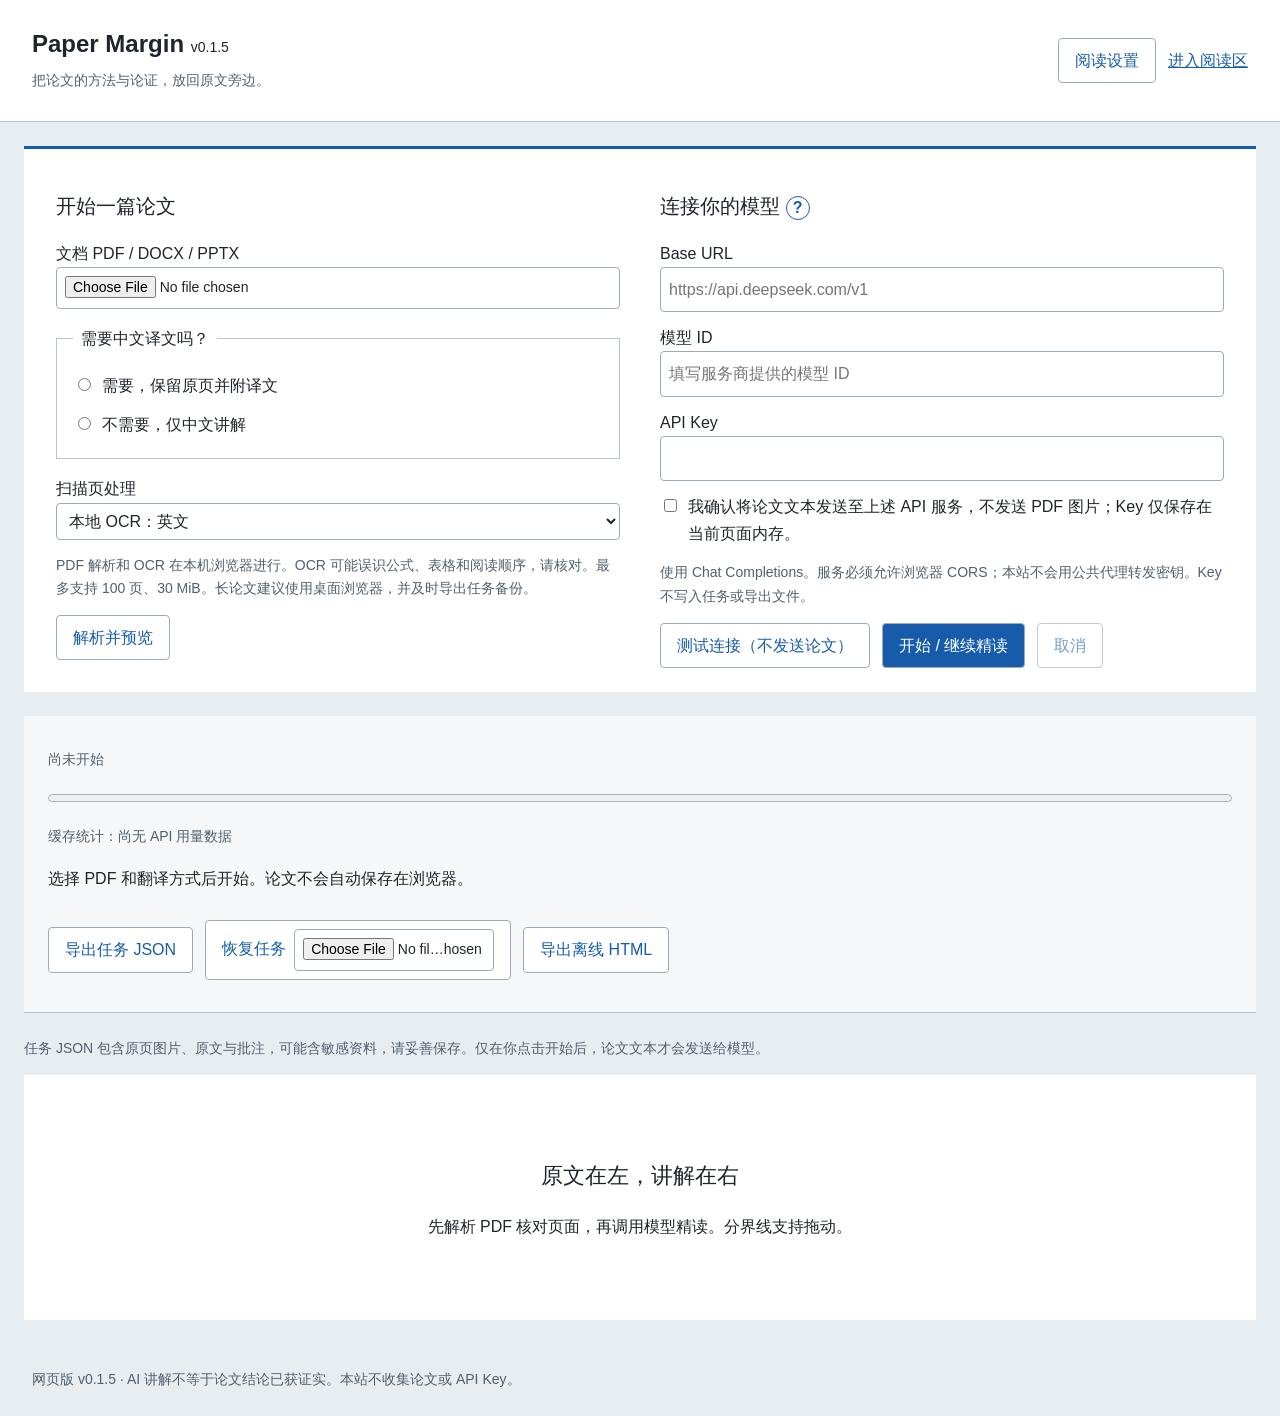
==== index.html @ f3266286 "0.1.5 : UI, update, Docx" ====
<!doctype html><html lang="zh-CN"><head><meta charset="UTF-8"><meta name="viewport" content="width=device-width,initial-scale=1"><meta name="referrer" content="no-referrer"><title>Paper Margin · 论文精读</title>  <script type="module" crossorigin src="./assets/index-ZE7OdTlO.js"></script>
  <link rel="stylesheet" crossorigin href="./assets/index-WvOQrmWU.css">
</head><body><div id="app"><header><div><h1>Paper Margin <small style="font-size:14px;font-weight:400">v0.1.5</small></h1><p>把论文的方法与论证，放回原文旁边。</p></div><div class="actions"><button id="settings-toggle" aria-expanded="true" aria-controls="reading-settings">阅读设置</button><a href="#workspace">进入阅读区</a></div></header><main><section class="setup" id="reading-settings" aria-label="阅读设置"><div><h2>开始一篇论文</h2><label>文档 PDF / DOCX / PPTX<input id="pdf" type="file" accept="application/pdf,.pdf,.docx,.pptx,.doc,.ppt"></label><fieldset><legend>需要中文译文吗？</legend><label class="inline"><input type="radio" name="translate" value="yes">需要，保留原页并附译文</label><label class="inline"><input type="radio" name="translate" value="no">不需要，仅中文讲解</label></fieldset><label>扫描页处理<select id="ocr"><option value="eng">本地 OCR：英文</option><option value="chi_sim+eng">本地 OCR：简体中文＋英文</option><option value="off">不启用（遇到扫描页停止）</option></select></label><p class="help">PDF 解析和 OCR 在本机浏览器进行。OCR 可能误识公式、表格和阅读顺序，请核对。最多支持 100 页、30 MiB。长论文建议使用桌面浏览器，并及时导出任务备份。</p><button id="parse">解析并预览</button></div><div><h2>连接你的模型 <a href="./tutorial.html" target="_blank" rel="noopener" aria-label="查看模型配置教程" style="display:inline-flex;align-items:center;justify-content:center;width:24px;height:24px;border:1px solid currentColor;border-radius:50%;font-size:16px;text-decoration:none">?</a></h2><label>Base URL<input id="base" type="url" placeholder="https://api.deepseek.com/v1" autocomplete="off"></label><label>模型 ID<input id="model" placeholder="填写服务商提供的模型 ID" autocomplete="off"></label><label>API Key<input id="key" type="password" autocomplete="off" spellcheck="false"></label><label class="inline"><input id="consent" type="checkbox">我确认将论文文本发送至上述 API 服务，不发送 PDF 图片；Key 仅保存在当前页面内存。</label><p class="help">使用 Chat Completions。服务必须允许浏览器 CORS；本站不会用公共代理转发密钥。Key 不写入任务或导出文件。</p><div class="actions"><button id="test">测试连接（不发送论文）</button><button id="run" class="primary">开始 / 继续精读</button><button id="cancel" disabled>取消</button></div></div></section><section class="taskbar"><label for="reading-progress" id="progress-label">尚未开始</label><progress id="reading-progress" max="100" value="0">0%</progress><p id="usage">缓存统计：尚无 API 用量数据</p><p id="status" role="status" aria-live="polite">选择 PDF 和翻译方式后开始。论文不会自动保存在浏览器。</p><div class="actions"><button id="save">导出任务 JSON</button><label class="import">恢复任务<input id="restore" type="file" accept=".json,application/json"></label><button id="export">导出离线 HTML</button></div></section><p class="help">任务 JSON 包含原页图片、原文与批注，可能含敏感资料，请妥善保存。仅在你点击开始后，论文文本才会发送给模型。</p><section id="workspace" aria-label="论文阅读区"><div class="empty"><h2>原文在左，讲解在右</h2><p>先解析 PDF 核对页面，再调用模型精读。分界线支持拖动。</p></div></section></main><footer>网页版 v0.1.5 · AI 讲解不等于论文结论已获证实。本站不收集论文或 API Key。</footer></div></body></html>
---- assets/index-WvOQrmWU.css ----
:root{font-family:Microsoft YaHei,Noto Sans CJK SC,sans-serif;color:#20252b;background:#edf1f5;font-synthesis:none;line-height:1.7}*{box-sizing:border-box}body{margin:0}header{display:flex;align-items:center;justify-content:space-between;background:#fff;padding:24px 32px;border-bottom:1px solid #bac4ce}h1{font-size:28px;margin:0}h2{font-size:22px}h3{font-size:17px}header p{margin:4px 0;color:#52606d}main{max-width:1720px;margin:auto;padding:24px}a{color:#165cab}button,.import{font:inherit;padding:8px 16px;border:1px solid #9daab8;background:#fff;color:#165cab;border-radius:4px;cursor:pointer}button:hover,.import:hover{background:#e7f0fc}button:disabled{opacity:.6;cursor:not-allowed}.primary{background:#165cab;color:#fff}.primary:hover{background:#124c8d}input,select{font:inherit;width:100%;padding:8px;border:1px solid #9daab8;border-radius:4px;background:#fff;color:#20252b}input[type=checkbox],input[type=radio]{width:auto;flex-shrink:0}input[type=file]{font-size:14px}label{display:block;margin:12px 0}.inline{display:flex;gap:8px;align-items:baseline}fieldset{border:1px solid #bac4ce;margin:16px 0;padding:8px 16px}legend{padding:0 8px}.setup{display:grid;grid-template-columns:1fr 1fr;gap:40px;background:#fff;padding:24px 32px}.help{font-size:14px;color:#52606d}.actions{display:flex;align-items:center;gap:12px;flex-wrap:wrap}.taskbar{padding:16px 0;border-bottom:1px solid #bac4ce}.taskbar p{white-space:pre-wrap}.import input{max-width:200px;margin-left:8px}.empty{padding:64px 24px;text-align:center;background:#fff}footer{font-size:14px;color:#52606d;padding:24px 32px}button:focus-visible,a:focus-visible,input:focus-visible,select:focus-visible,summary:focus-visible,.splitter:focus-visible{outline:3px solid #165cab;outline-offset:3px}.paper-page{display:grid;grid-template-columns:minmax(0,1fr) 24px var(--notes-width,380px);margin:24px 0;align-items:stretch;background:#fff;padding:16px}.original{position:relative;align-self:start;min-width:0}.original img{width:100%;height:auto;display:block}.anchor{position:absolute;padding:0;border:1px solid transparent;background:transparent;border-radius:0}.anchor:hover,.anchor.selected{background:#165cab18;border-color:#165cab}.splitter{position:relative;cursor:col-resize;touch-action:none;min-height:200px}.splitter:before{content:"";position:absolute;left:11px;top:0;bottom:0;width:2px;background:#bac4ce}.splitter:hover:before{background:#165cab}.splitter:after{content:"⋮";position:sticky;display:block;top:40vh;color:#165cab;text-align:center;background:#fff;border:1px solid #bac4ce;border-radius:4px}aside{padding-left:16px;min-width:0}aside>h3{margin-top:0;color:#52606d}.note{padding:16px 0 24px;border-bottom:1px solid #bac4ce;overflow-wrap:anywhere}.note.selected{background:#e7f0fc}.locate{padding:0;border:0}.note blockquote{margin:8px 0;color:#52606d;font:14px/1.7 Times New Roman,SimSun,serif;max-height:120px;overflow:auto}dt{font-weight:700;font-size:14px;margin-top:12px}dd{margin:4px 0;white-space:pre-wrap;font-size:15px}summary{color:#165cab;cursor:pointer}.note details p{font-family:Times New Roman,SimSun,serif;white-space:pre-wrap}.reading-detail>summary{font-size:14px;display:inline-block}.note{padding:8px 0 12px}.transcript-block{max-width:78ch;margin:24px auto}.block-label{font-size:12px;color:#52606d;display:block}.transcript .transcript-block p{white-space:normal;font:18px/1.95 Times New Roman,SimSun,serif;text-indent:2em;text-align:justify;margin:8px 0 24px}progress{width:100%;height:16px;accent-color:#165cab}#progress-label,#usage{font-size:14px;color:#52606d}.pending,.excluded{font-size:14px;color:#52606d;padding:8px 0}.summary,.transcript{background:#fff;padding:24px;margin:24px 0}.summary p,.transcript p{white-space:pre-wrap;overflow-wrap:anywhere}.summary li{padding:8px 0}.summary h4{margin:8px 0}@media(max-width:900px){main{padding:12px}header{padding:24px;display:block}.setup{grid-template-columns:1fr;gap:16px;padding:16px}.paper-page{grid-template-columns:1fr;padding:8px}.splitter{display:none}aside{padding:16px;border-left:2px solid #bac4ce}header a{display:inline-block;margin-top:8px}}@media print{header,.setup,.taskbar,.help,footer,.splitter,.anchor{display:none}.paper-page{display:block;break-after:page}.note{break-inside:avoid}main{padding:0}}@media(prefers-reduced-motion:reduce){*{scroll-behavior:auto!important}}[hidden]{display:none!important}body{background:#e8edf2}header{min-height:80px;gap:24px}header h1{font-size:24px}header p{font-size:14px}.setup{gap:40px;border-top:3px solid #165cab}.setup h2{font-size:20px}.taskbar{background:#f5f7f9;padding:20px 24px;margin:24px 0}.paper-page{background:transparent;padding:0;gap:0;margin:24px 0 32px}.original{background:#fff;box-shadow:0 2px 8px #20252b0b}aside{background:#f8fafc;padding:24px;border-top:3px solid #165cab}.splitter{background:#e8edf2}.splitter:after{border-radius:4px}.summary,.transcript{padding:32px}.note summary{font-weight:600}#document-nav{position:sticky;top:16px;float:left;width:176px;max-height:85vh;overflow:auto;background:#f5f7f9;padding:16px;margin:0 24px 24px 0;border-right:1px solid #c5ced8}#document-nav h2{font-size:14px;color:#52606d;margin:8px 0}#document-nav p{font-size:13px;color:#52606d;overflow-wrap:anywhere}#document-nav a{display:block;padding:8px;text-decoration:none;border-radius:4px}#document-nav a:hover{background:#dfebfa}.has-document #workspace{margin-left:200px}#workspace>h2{font-size:20px;overflow-wrap:anywhere}#workspace>p{font-size:14px;color:#52606d}@media(max-width:1100px){#document-nav{width:136px;margin-right:16px}.has-document #workspace{margin-left:152px}}@media(max-width:900px){#document-nav{display:none}.has-document #workspace{margin-left:0}.paper-page{padding:0}aside{padding:20px}.setup{gap:16px}.taskbar{padding:16px}}@media print{#document-nav{display:none}.has-document #workspace{margin-left:0}.paper-page{background:#fff}aside{border-top:0}}
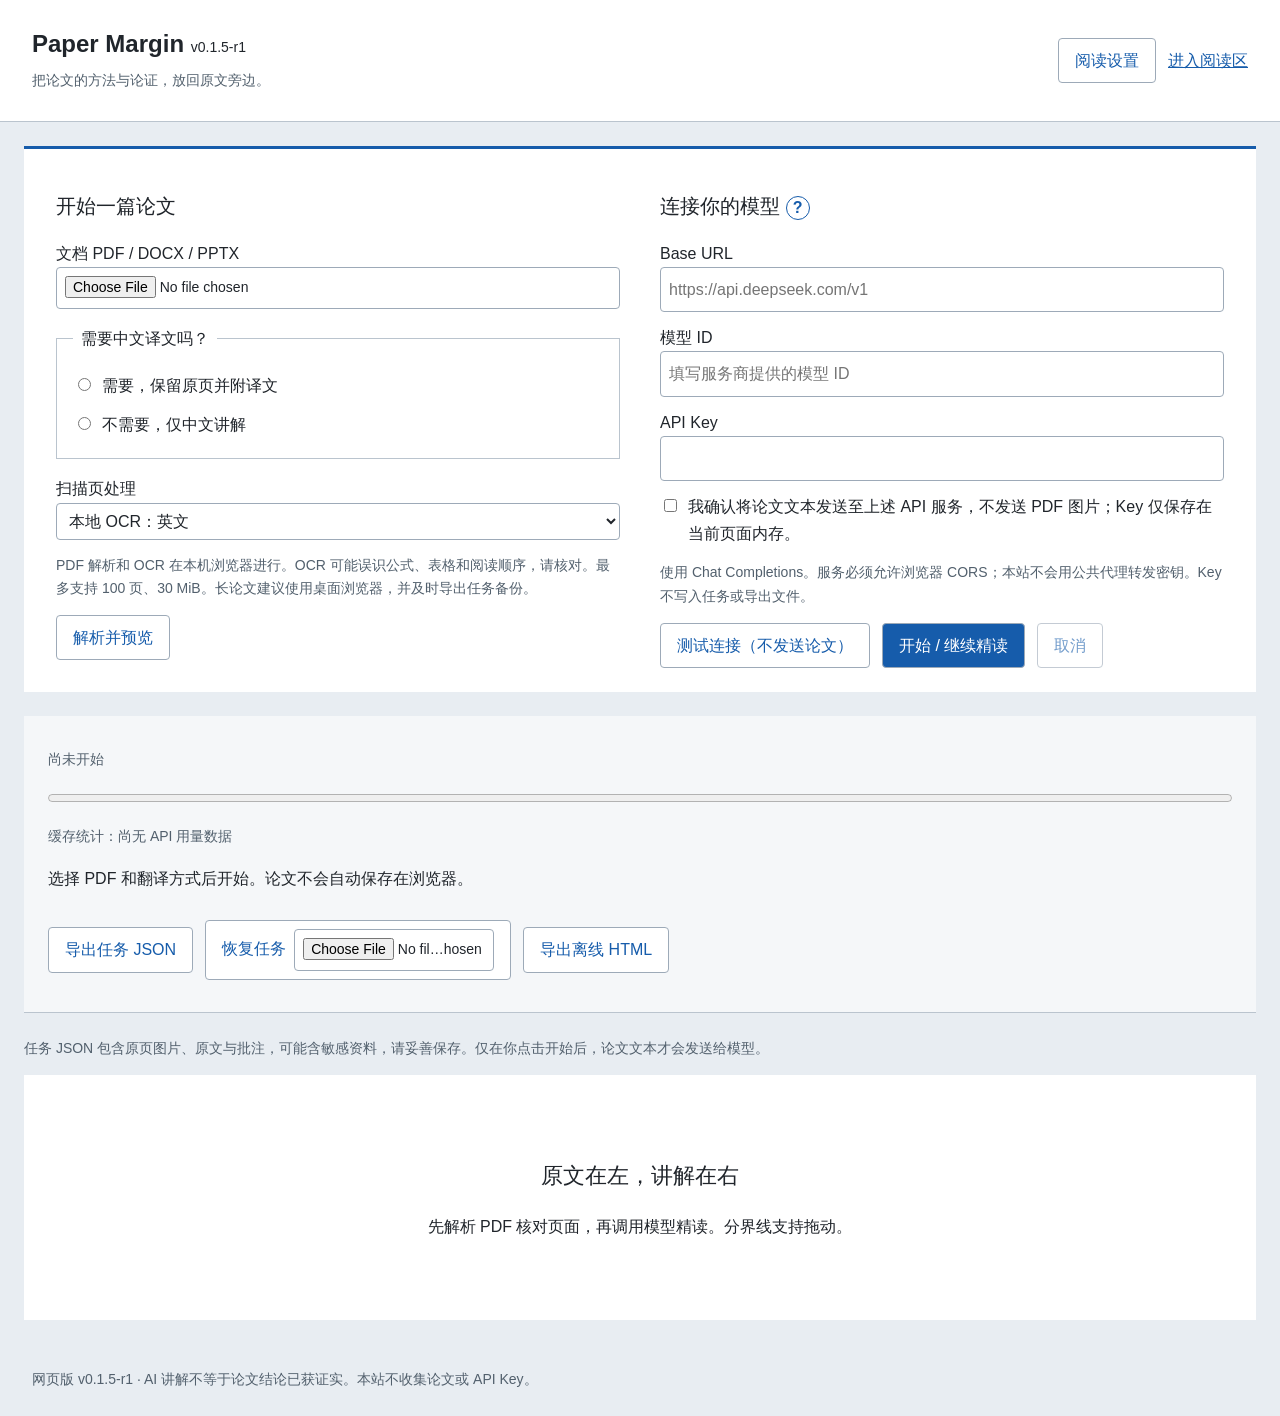
==== commit 10129373: "0.1.5-r1: fix bug of web-ver." ====
--- a/index.html
+++ b/index.html
@@ -1,3 +1,3 @@
-<!doctype html><html lang="zh-CN"><head><meta charset="UTF-8"><meta name="viewport" content="width=device-width,initial-scale=1"><meta name="referrer" content="no-referrer"><title>Paper Margin · 论文精读</title>  <script type="module" crossorigin src="./assets/index-ZE7OdTlO.js"></script>
+<!doctype html><html lang="zh-CN"><head><meta charset="UTF-8"><meta name="viewport" content="width=device-width,initial-scale=1"><meta name="referrer" content="no-referrer"><title>Paper Margin · 论文精读</title>  <script type="module" crossorigin src="./assets/index-BabuNLGz.js"></script>
   <link rel="stylesheet" crossorigin href="./assets/index-WvOQrmWU.css">
-</head><body><div id="app"><header><div><h1>Paper Margin <small style="font-size:14px;font-weight:400">v0.1.5</small></h1><p>把论文的方法与论证，放回原文旁边。</p></div><div class="actions"><button id="settings-toggle" aria-expanded="true" aria-controls="reading-settings">阅读设置</button><a href="#workspace">进入阅读区</a></div></header><main><section class="setup" id="reading-settings" aria-label="阅读设置"><div><h2>开始一篇论文</h2><label>文档 PDF / DOCX / PPTX<input id="pdf" type="file" accept="application/pdf,.pdf,.docx,.pptx,.doc,.ppt"></label><fieldset><legend>需要中文译文吗？</legend><label class="inline"><input type="radio" name="translate" value="yes">需要，保留原页并附译文</label><label class="inline"><input type="radio" name="translate" value="no">不需要，仅中文讲解</label></fieldset><label>扫描页处理<select id="ocr"><option value="eng">本地 OCR：英文</option><option value="chi_sim+eng">本地 OCR：简体中文＋英文</option><option value="off">不启用（遇到扫描页停止）</option></select></label><p class="help">PDF 解析和 OCR 在本机浏览器进行。OCR 可能误识公式、表格和阅读顺序，请核对。最多支持 100 页、30 MiB。长论文建议使用桌面浏览器，并及时导出任务备份。</p><button id="parse">解析并预览</button></div><div><h2>连接你的模型 <a href="./tutorial.html" target="_blank" rel="noopener" aria-label="查看模型配置教程" style="display:inline-flex;align-items:center;justify-content:center;width:24px;height:24px;border:1px solid currentColor;border-radius:50%;font-size:16px;text-decoration:none">?</a></h2><label>Base URL<input id="base" type="url" placeholder="https://api.deepseek.com/v1" autocomplete="off"></label><label>模型 ID<input id="model" placeholder="填写服务商提供的模型 ID" autocomplete="off"></label><label>API Key<input id="key" type="password" autocomplete="off" spellcheck="false"></label><label class="inline"><input id="consent" type="checkbox">我确认将论文文本发送至上述 API 服务，不发送 PDF 图片；Key 仅保存在当前页面内存。</label><p class="help">使用 Chat Completions。服务必须允许浏览器 CORS；本站不会用公共代理转发密钥。Key 不写入任务或导出文件。</p><div class="actions"><button id="test">测试连接（不发送论文）</button><button id="run" class="primary">开始 / 继续精读</button><button id="cancel" disabled>取消</button></div></div></section><section class="taskbar"><label for="reading-progress" id="progress-label">尚未开始</label><progress id="reading-progress" max="100" value="0">0%</progress><p id="usage">缓存统计：尚无 API 用量数据</p><p id="status" role="status" aria-live="polite">选择 PDF 和翻译方式后开始。论文不会自动保存在浏览器。</p><div class="actions"><button id="save">导出任务 JSON</button><label class="import">恢复任务<input id="restore" type="file" accept=".json,application/json"></label><button id="export">导出离线 HTML</button></div></section><p class="help">任务 JSON 包含原页图片、原文与批注，可能含敏感资料，请妥善保存。仅在你点击开始后，论文文本才会发送给模型。</p><section id="workspace" aria-label="论文阅读区"><div class="empty"><h2>原文在左，讲解在右</h2><p>先解析 PDF 核对页面，再调用模型精读。分界线支持拖动。</p></div></section></main><footer>网页版 v0.1.5 · AI 讲解不等于论文结论已获证实。本站不收集论文或 API Key。</footer></div></body></html>
+</head><body><div id="app"><header><div><h1>Paper Margin <small style="font-size:14px;font-weight:400">v0.1.5-r1</small></h1><p>把论文的方法与论证，放回原文旁边。</p></div><div class="actions"><button id="settings-toggle" aria-expanded="true" aria-controls="reading-settings">阅读设置</button><a href="#workspace">进入阅读区</a></div></header><main><section class="setup" id="reading-settings" aria-label="阅读设置"><div><h2>开始一篇论文</h2><label>文档 PDF / DOCX / PPTX<input id="pdf" type="file" accept="application/pdf,.pdf,.docx,.pptx,.doc,.ppt"></label><fieldset><legend>需要中文译文吗？</legend><label class="inline"><input type="radio" name="translate" value="yes">需要，保留原页并附译文</label><label class="inline"><input type="radio" name="translate" value="no">不需要，仅中文讲解</label></fieldset><label>扫描页处理<select id="ocr"><option value="eng">本地 OCR：英文</option><option value="chi_sim+eng">本地 OCR：简体中文＋英文</option><option value="off">不启用（遇到扫描页停止）</option></select></label><p class="help">PDF 解析和 OCR 在本机浏览器进行。OCR 可能误识公式、表格和阅读顺序，请核对。最多支持 100 页、30 MiB。长论文建议使用桌面浏览器，并及时导出任务备份。</p><button id="parse">解析并预览</button></div><div><h2>连接你的模型 <a href="./tutorial.html" target="_blank" rel="noopener" aria-label="查看模型配置教程" style="display:inline-flex;align-items:center;justify-content:center;width:24px;height:24px;border:1px solid currentColor;border-radius:50%;font-size:16px;text-decoration:none">?</a></h2><label>Base URL<input id="base" type="url" placeholder="https://api.deepseek.com/v1" autocomplete="off"></label><label>模型 ID<input id="model" placeholder="填写服务商提供的模型 ID" autocomplete="off"></label><label>API Key<input id="key" type="password" autocomplete="off" spellcheck="false"></label><label class="inline"><input id="consent" type="checkbox">我确认将论文文本发送至上述 API 服务，不发送 PDF 图片；Key 仅保存在当前页面内存。</label><p class="help">使用 Chat Completions。服务必须允许浏览器 CORS；本站不会用公共代理转发密钥。Key 不写入任务或导出文件。</p><div class="actions"><button id="test">测试连接（不发送论文）</button><button id="run" class="primary">开始 / 继续精读</button><button id="cancel" disabled>取消</button></div></div></section><section class="taskbar"><label for="reading-progress" id="progress-label">尚未开始</label><progress id="reading-progress" max="100" value="0">0%</progress><p id="usage">缓存统计：尚无 API 用量数据</p><p id="status" role="status" aria-live="polite">选择 PDF 和翻译方式后开始。论文不会自动保存在浏览器。</p><div class="actions"><button id="save">导出任务 JSON</button><label class="import">恢复任务<input id="restore" type="file" accept=".json,application/json"></label><button id="export">导出离线 HTML</button></div></section><p class="help">任务 JSON 包含原页图片、原文与批注，可能含敏感资料，请妥善保存。仅在你点击开始后，论文文本才会发送给模型。</p><section id="workspace" aria-label="论文阅读区"><div class="empty"><h2>原文在左，讲解在右</h2><p>先解析 PDF 核对页面，再调用模型精读。分界线支持拖动。</p></div></section></main><footer>网页版 v0.1.5-r1 · AI 讲解不等于论文结论已获证实。本站不收集论文或 API Key。</footer></div></body></html>
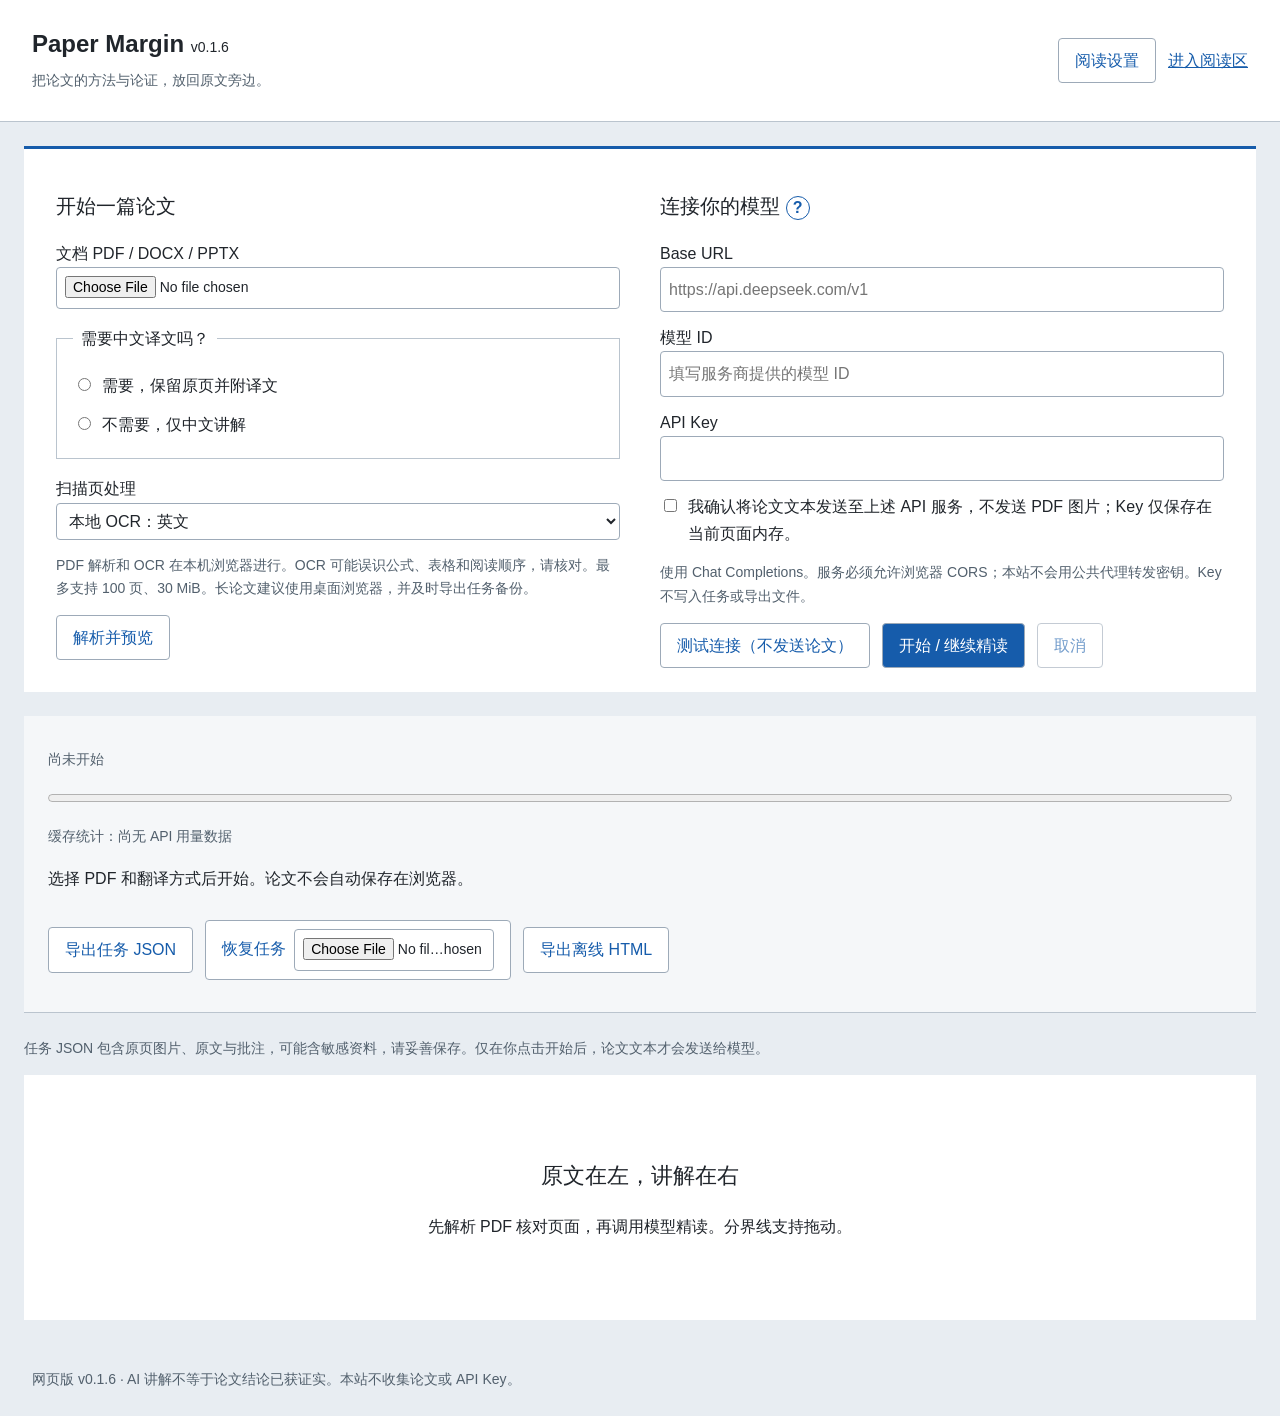
==== commit 2f18b9fd: "0.1.6：agentbugfix，websupporttxt" ====
--- a/index.html
+++ b/index.html
@@ -1,3 +1,3 @@
-<!doctype html><html lang="zh-CN"><head><meta charset="UTF-8"><meta name="viewport" content="width=device-width,initial-scale=1"><meta name="referrer" content="no-referrer"><title>Paper Margin · 论文精读</title>  <script type="module" crossorigin src="./assets/index-BabuNLGz.js"></script>
-  <link rel="stylesheet" crossorigin href="./assets/index-WvOQrmWU.css">
-</head><body><div id="app"><header><div><h1>Paper Margin <small style="font-size:14px;font-weight:400">v0.1.5-r1</small></h1><p>把论文的方法与论证，放回原文旁边。</p></div><div class="actions"><button id="settings-toggle" aria-expanded="true" aria-controls="reading-settings">阅读设置</button><a href="#workspace">进入阅读区</a></div></header><main><section class="setup" id="reading-settings" aria-label="阅读设置"><div><h2>开始一篇论文</h2><label>文档 PDF / DOCX / PPTX<input id="pdf" type="file" accept="application/pdf,.pdf,.docx,.pptx,.doc,.ppt"></label><fieldset><legend>需要中文译文吗？</legend><label class="inline"><input type="radio" name="translate" value="yes">需要，保留原页并附译文</label><label class="inline"><input type="radio" name="translate" value="no">不需要，仅中文讲解</label></fieldset><label>扫描页处理<select id="ocr"><option value="eng">本地 OCR：英文</option><option value="chi_sim+eng">本地 OCR：简体中文＋英文</option><option value="off">不启用（遇到扫描页停止）</option></select></label><p class="help">PDF 解析和 OCR 在本机浏览器进行。OCR 可能误识公式、表格和阅读顺序，请核对。最多支持 100 页、30 MiB。长论文建议使用桌面浏览器，并及时导出任务备份。</p><button id="parse">解析并预览</button></div><div><h2>连接你的模型 <a href="./tutorial.html" target="_blank" rel="noopener" aria-label="查看模型配置教程" style="display:inline-flex;align-items:center;justify-content:center;width:24px;height:24px;border:1px solid currentColor;border-radius:50%;font-size:16px;text-decoration:none">?</a></h2><label>Base URL<input id="base" type="url" placeholder="https://api.deepseek.com/v1" autocomplete="off"></label><label>模型 ID<input id="model" placeholder="填写服务商提供的模型 ID" autocomplete="off"></label><label>API Key<input id="key" type="password" autocomplete="off" spellcheck="false"></label><label class="inline"><input id="consent" type="checkbox">我确认将论文文本发送至上述 API 服务，不发送 PDF 图片；Key 仅保存在当前页面内存。</label><p class="help">使用 Chat Completions。服务必须允许浏览器 CORS；本站不会用公共代理转发密钥。Key 不写入任务或导出文件。</p><div class="actions"><button id="test">测试连接（不发送论文）</button><button id="run" class="primary">开始 / 继续精读</button><button id="cancel" disabled>取消</button></div></div></section><section class="taskbar"><label for="reading-progress" id="progress-label">尚未开始</label><progress id="reading-progress" max="100" value="0">0%</progress><p id="usage">缓存统计：尚无 API 用量数据</p><p id="status" role="status" aria-live="polite">选择 PDF 和翻译方式后开始。论文不会自动保存在浏览器。</p><div class="actions"><button id="save">导出任务 JSON</button><label class="import">恢复任务<input id="restore" type="file" accept=".json,application/json"></label><button id="export">导出离线 HTML</button></div></section><p class="help">任务 JSON 包含原页图片、原文与批注，可能含敏感资料，请妥善保存。仅在你点击开始后，论文文本才会发送给模型。</p><section id="workspace" aria-label="论文阅读区"><div class="empty"><h2>原文在左，讲解在右</h2><p>先解析 PDF 核对页面，再调用模型精读。分界线支持拖动。</p></div></section></main><footer>网页版 v0.1.5-r1 · AI 讲解不等于论文结论已获证实。本站不收集论文或 API Key。</footer></div></body></html>
+<!doctype html><html lang="zh-CN"><head><meta charset="UTF-8"><meta name="viewport" content="width=device-width,initial-scale=1"><meta name="referrer" content="no-referrer"><title>Paper Margin · 论文精读</title>  <script type="module" crossorigin src="./assets/index-7VeETFQs.js"></script>
+  <link rel="stylesheet" crossorigin href="./assets/index-DxR_J2BJ.css">
+</head><body><div id="app"><header><div><h1>Paper Margin <small style="font-size:14px;font-weight:400">v0.1.6</small></h1><p>把论文的方法与论证，放回原文旁边。</p></div><div class="actions"><button id="settings-toggle" aria-expanded="true" aria-controls="reading-settings">阅读设置</button><a href="#workspace">进入阅读区</a></div></header><main><section class="setup" id="reading-settings" aria-label="阅读设置"><div><h2>开始一篇论文</h2><label>文档 PDF / DOCX / PPTX<input id="pdf" type="file" accept="application/pdf,.pdf,.txt,.docx,.pptx,.doc,.ppt"></label><fieldset><legend>需要中文译文吗？</legend><label class="inline"><input type="radio" name="translate" value="yes">需要，保留原页并附译文</label><label class="inline"><input type="radio" name="translate" value="no">不需要，仅中文讲解</label></fieldset><label>扫描页处理<select id="ocr"><option value="eng">本地 OCR：英文</option><option value="chi_sim+eng">本地 OCR：简体中文＋英文</option><option value="off">不启用（遇到扫描页停止）</option></select></label><p class="help">PDF 解析和 OCR 在本机浏览器进行。OCR 可能误识公式、表格和阅读顺序，请核对。最多支持 100 页、30 MiB。长论文建议使用桌面浏览器，并及时导出任务备份。</p><button id="parse">解析并预览</button></div><div><h2>连接你的模型 <a href="./tutorial.html" target="_blank" rel="noopener" aria-label="查看模型配置教程" style="display:inline-flex;align-items:center;justify-content:center;width:24px;height:24px;border:1px solid currentColor;border-radius:50%;font-size:16px;text-decoration:none">?</a></h2><label>Base URL<input id="base" type="url" placeholder="https://api.deepseek.com/v1" autocomplete="off"></label><label>模型 ID<input id="model" placeholder="填写服务商提供的模型 ID" autocomplete="off"></label><label>API Key<input id="key" type="password" autocomplete="off" spellcheck="false"></label><label class="inline"><input id="consent" type="checkbox">我确认将论文文本发送至上述 API 服务，不发送 PDF 图片；Key 仅保存在当前页面内存。</label><p class="help">使用 Chat Completions。服务必须允许浏览器 CORS；本站不会用公共代理转发密钥。Key 不写入任务或导出文件。</p><div class="actions"><button id="test">测试连接（不发送论文）</button><button id="run" class="primary">开始 / 继续精读</button><button id="cancel" disabled>取消</button></div></div></section><section class="taskbar"><label for="reading-progress" id="progress-label">尚未开始</label><progress id="reading-progress" max="100" value="0">0%</progress><p id="usage">缓存统计：尚无 API 用量数据</p><p id="status" role="status" aria-live="polite">选择 PDF 和翻译方式后开始。论文不会自动保存在浏览器。</p><div class="actions"><button id="save">导出任务 JSON</button><label class="import">恢复任务<input id="restore" type="file" accept=".json,application/json"></label><button id="export">导出离线 HTML</button></div></section><p class="help">任务 JSON 包含原页图片、原文与批注，可能含敏感资料，请妥善保存。仅在你点击开始后，论文文本才会发送给模型。</p><section id="workspace" aria-label="论文阅读区"><div class="empty"><h2>原文在左，讲解在右</h2><p>先解析 PDF 核对页面，再调用模型精读。分界线支持拖动。</p></div></section></main><footer>网页版 v0.1.6 · AI 讲解不等于论文结论已获证实。本站不收集论文或 API Key。</footer></div></body></html>
--- a/assets/index-DxR_J2BJ.css
+++ b/assets/index-DxR_J2BJ.css
@@ -0,0 +1 @@
+:root{font-family:Microsoft YaHei,Noto Sans CJK SC,sans-serif;color:#20252b;background:#edf1f5;font-synthesis:none;line-height:1.7}*{box-sizing:border-box}body{margin:0}header{display:flex;align-items:center;justify-content:space-between;background:#fff;padding:24px 32px;border-bottom:1px solid #bac4ce}h1{font-size:28px;margin:0}h2{font-size:22px}h3{font-size:17px}header p{margin:4px 0;color:#52606d}main{max-width:1720px;margin:auto;padding:24px}a{color:#165cab}button,.import{font:inherit;padding:8px 16px;border:1px solid #9daab8;background:#fff;color:#165cab;border-radius:4px;cursor:pointer}button:hover,.import:hover{background:#e7f0fc}button:disabled{opacity:.6;cursor:not-allowed}.primary{background:#165cab;color:#fff}.primary:hover{background:#124c8d}input,select{font:inherit;width:100%;padding:8px;border:1px solid #9daab8;border-radius:4px;background:#fff;color:#20252b}input[type=checkbox],input[type=radio]{width:auto;flex-shrink:0}input[type=file]{font-size:14px}label{display:block;margin:12px 0}.inline{display:flex;gap:8px;align-items:baseline}fieldset{border:1px solid #bac4ce;margin:16px 0;padding:8px 16px}legend{padding:0 8px}.setup{display:grid;grid-template-columns:1fr 1fr;gap:40px;background:#fff;padding:24px 32px}.help{font-size:14px;color:#52606d}.actions{display:flex;align-items:center;gap:12px;flex-wrap:wrap}.taskbar{padding:16px 0;border-bottom:1px solid #bac4ce}.taskbar p{white-space:pre-wrap}.import input{max-width:200px;margin-left:8px}.empty{padding:64px 24px;text-align:center;background:#fff}footer{font-size:14px;color:#52606d;padding:24px 32px}button:focus-visible,a:focus-visible,input:focus-visible,select:focus-visible,summary:focus-visible,.splitter:focus-visible{outline:3px solid #165cab;outline-offset:3px}.paper-page{display:grid;grid-template-columns:minmax(0,1fr) 24px var(--notes-width,380px);margin:24px 0;align-items:stretch;background:#fff;padding:16px}.original{position:relative;align-self:start;min-width:0}.original img{width:100%;height:auto;display:block}.anchor{position:absolute;padding:0;border:1px solid transparent;background:transparent;border-radius:0}.anchor:hover,.anchor.selected{background:#165cab18;border-color:#165cab}.splitter{position:relative;cursor:col-resize;touch-action:none;min-height:200px}.splitter:before{content:"";position:absolute;left:11px;top:0;bottom:0;width:2px;background:#bac4ce}.splitter:hover:before{background:#165cab}.splitter:after{content:"⋮";position:sticky;display:block;top:40vh;color:#165cab;text-align:center;background:#fff;border:1px solid #bac4ce;border-radius:4px}aside{padding-left:16px;min-width:0}aside>h3{margin-top:0;color:#52606d}.note{padding:16px 0 24px;border-bottom:1px solid #bac4ce;overflow-wrap:anywhere}.note.selected{background:#e7f0fc}.locate{padding:0;border:0}.note blockquote{margin:8px 0;color:#52606d;font:14px/1.7 Times New Roman,SimSun,serif;max-height:120px;overflow:auto}dt{font-weight:700;font-size:14px;margin-top:12px}dd{margin:4px 0;white-space:pre-wrap;font-size:15px}summary{color:#165cab;cursor:pointer}.note details p{font-family:Times New Roman,SimSun,serif;white-space:pre-wrap}.reading-detail>summary{font-size:14px;display:inline-block}.note{padding:8px 0 12px}.transcript-block{max-width:78ch;margin:24px auto}.block-label{font-size:12px;color:#52606d;display:block}.transcript .transcript-block p{white-space:normal;font:18px/1.95 Times New Roman,SimSun,serif;text-indent:2em;text-align:justify;margin:8px 0 24px}progress{width:100%;height:16px;accent-color:#165cab}#progress-label,#usage{font-size:14px;color:#52606d}.pending,.excluded{font-size:14px;color:#52606d;padding:8px 0}.summary,.transcript{background:#fff;padding:24px;margin:24px 0}.summary p,.transcript p{white-space:pre-wrap;overflow-wrap:anywhere}.summary li{padding:8px 0}.summary h4{margin:8px 0}@media(max-width:900px){main{padding:12px}header{padding:24px;display:block}.setup{grid-template-columns:1fr;gap:16px;padding:16px}.paper-page{grid-template-columns:1fr;padding:8px}.splitter{display:none}aside{padding:16px;border-left:2px solid #bac4ce}header a{display:inline-block;margin-top:8px}}@media print{header,.setup,.taskbar,.help,footer,.splitter,.anchor{display:none}.paper-page{display:block;break-after:page}.note{break-inside:avoid}main{padding:0}}@media(prefers-reduced-motion:reduce){*{scroll-behavior:auto!important}}.export-workspace{margin-left:200px}@media(max-width:900px){.export-workspace{margin-left:0}}@media print{.export-workspace{margin-left:0}}[hidden]{display:none!important}body{background:#e8edf2}header{min-height:80px;gap:24px}header h1{font-size:24px}header p{font-size:14px}.setup{gap:40px;border-top:3px solid #165cab}.setup h2{font-size:20px}.taskbar{background:#f5f7f9;padding:20px 24px;margin:24px 0}.paper-page{background:transparent;padding:0;gap:0;margin:24px 0 32px}.original{background:#fff;box-shadow:0 2px 8px #20252b0b}aside{background:#f8fafc;padding:24px;border-top:3px solid #165cab}.splitter{background:#e8edf2}.splitter:after{border-radius:4px}.summary,.transcript{padding:32px}.note summary{font-weight:600}#document-nav{position:sticky;top:16px;float:left;width:176px;max-height:85vh;overflow:auto;background:#f5f7f9;padding:16px;margin:0 24px 24px 0;border-right:1px solid #c5ced8}#document-nav h2{font-size:14px;color:#52606d;margin:8px 0}#document-nav p{font-size:13px;color:#52606d;overflow-wrap:anywhere}#document-nav a{display:block;padding:8px;text-decoration:none;border-radius:4px}#document-nav a:hover{background:#dfebfa}.has-document #workspace{margin-left:200px}#workspace>h2{font-size:20px;overflow-wrap:anywhere}#workspace>p{font-size:14px;color:#52606d}@media(max-width:1100px){#document-nav{width:136px;margin-right:16px}.has-document #workspace{margin-left:152px}}@media(max-width:900px){#document-nav{display:none}.has-document #workspace{margin-left:0}.paper-page{padding:0}aside{padding:20px}.setup{gap:16px}.taskbar{padding:16px}}@media print{#document-nav{display:none}.has-document #workspace{margin-left:0}.paper-page{background:#fff}aside{border-top:0}}
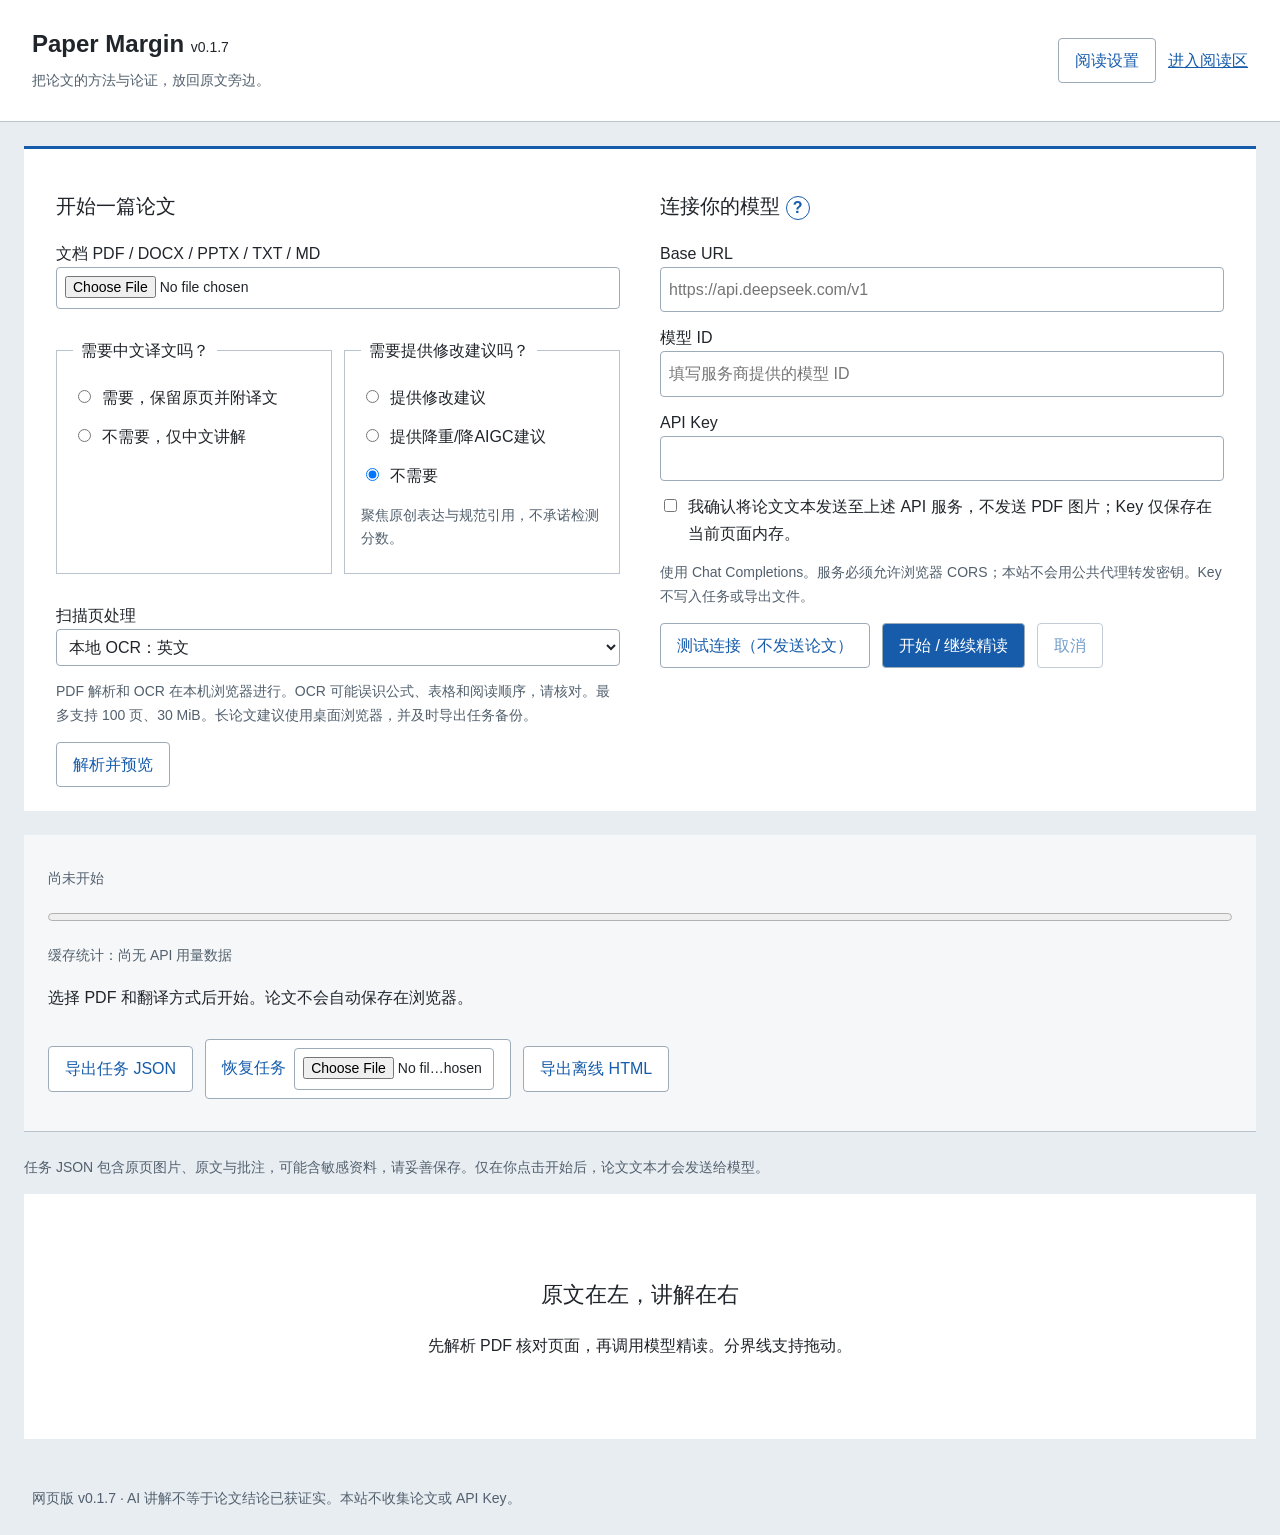
==== commit 177ebc66: "0.1.7：support markdown, reading fix" ====
--- a/index.html
+++ b/index.html
@@ -1,3 +1,3 @@
-<!doctype html><html lang="zh-CN"><head><meta charset="UTF-8"><meta name="viewport" content="width=device-width,initial-scale=1"><meta name="referrer" content="no-referrer"><title>Paper Margin · 论文精读</title>  <script type="module" crossorigin src="./assets/index-7VeETFQs.js"></script>
-  <link rel="stylesheet" crossorigin href="./assets/index-DxR_J2BJ.css">
-</head><body><div id="app"><header><div><h1>Paper Margin <small style="font-size:14px;font-weight:400">v0.1.6</small></h1><p>把论文的方法与论证，放回原文旁边。</p></div><div class="actions"><button id="settings-toggle" aria-expanded="true" aria-controls="reading-settings">阅读设置</button><a href="#workspace">进入阅读区</a></div></header><main><section class="setup" id="reading-settings" aria-label="阅读设置"><div><h2>开始一篇论文</h2><label>文档 PDF / DOCX / PPTX<input id="pdf" type="file" accept="application/pdf,.pdf,.txt,.docx,.pptx,.doc,.ppt"></label><fieldset><legend>需要中文译文吗？</legend><label class="inline"><input type="radio" name="translate" value="yes">需要，保留原页并附译文</label><label class="inline"><input type="radio" name="translate" value="no">不需要，仅中文讲解</label></fieldset><label>扫描页处理<select id="ocr"><option value="eng">本地 OCR：英文</option><option value="chi_sim+eng">本地 OCR：简体中文＋英文</option><option value="off">不启用（遇到扫描页停止）</option></select></label><p class="help">PDF 解析和 OCR 在本机浏览器进行。OCR 可能误识公式、表格和阅读顺序，请核对。最多支持 100 页、30 MiB。长论文建议使用桌面浏览器，并及时导出任务备份。</p><button id="parse">解析并预览</button></div><div><h2>连接你的模型 <a href="./tutorial.html" target="_blank" rel="noopener" aria-label="查看模型配置教程" style="display:inline-flex;align-items:center;justify-content:center;width:24px;height:24px;border:1px solid currentColor;border-radius:50%;font-size:16px;text-decoration:none">?</a></h2><label>Base URL<input id="base" type="url" placeholder="https://api.deepseek.com/v1" autocomplete="off"></label><label>模型 ID<input id="model" placeholder="填写服务商提供的模型 ID" autocomplete="off"></label><label>API Key<input id="key" type="password" autocomplete="off" spellcheck="false"></label><label class="inline"><input id="consent" type="checkbox">我确认将论文文本发送至上述 API 服务，不发送 PDF 图片；Key 仅保存在当前页面内存。</label><p class="help">使用 Chat Completions。服务必须允许浏览器 CORS；本站不会用公共代理转发密钥。Key 不写入任务或导出文件。</p><div class="actions"><button id="test">测试连接（不发送论文）</button><button id="run" class="primary">开始 / 继续精读</button><button id="cancel" disabled>取消</button></div></div></section><section class="taskbar"><label for="reading-progress" id="progress-label">尚未开始</label><progress id="reading-progress" max="100" value="0">0%</progress><p id="usage">缓存统计：尚无 API 用量数据</p><p id="status" role="status" aria-live="polite">选择 PDF 和翻译方式后开始。论文不会自动保存在浏览器。</p><div class="actions"><button id="save">导出任务 JSON</button><label class="import">恢复任务<input id="restore" type="file" accept=".json,application/json"></label><button id="export">导出离线 HTML</button></div></section><p class="help">任务 JSON 包含原页图片、原文与批注，可能含敏感资料，请妥善保存。仅在你点击开始后，论文文本才会发送给模型。</p><section id="workspace" aria-label="论文阅读区"><div class="empty"><h2>原文在左，讲解在右</h2><p>先解析 PDF 核对页面，再调用模型精读。分界线支持拖动。</p></div></section></main><footer>网页版 v0.1.6 · AI 讲解不等于论文结论已获证实。本站不收集论文或 API Key。</footer></div></body></html>
+<!doctype html><html lang="zh-CN"><head><meta charset="UTF-8"><meta name="viewport" content="width=device-width,initial-scale=1"><meta name="referrer" content="no-referrer"><title>Paper Margin · 论文精读</title>  <script type="module" crossorigin src="./assets/index-Dzn5LTxJ.js"></script>
+  <link rel="stylesheet" crossorigin href="./assets/index-DspYFh6g.css">
+</head><body><div id="app"><header><div><h1>Paper Margin <small style="font-size:14px;font-weight:400">v0.1.7</small></h1><p>把论文的方法与论证，放回原文旁边。</p></div><div class="actions"><button id="settings-toggle" aria-expanded="true" aria-controls="reading-settings">阅读设置</button><a href="#workspace">进入阅读区</a></div></header><main><section class="setup" id="reading-settings" aria-label="阅读设置"><div><h2>开始一篇论文</h2><label>文档 PDF / DOCX / PPTX / TXT / MD<input id="pdf" type="file" accept="application/pdf,.pdf,.txt,.md,.docx,.pptx,.doc,.ppt"></label><div class="reading-options"><fieldset><legend>需要中文译文吗？</legend><label class="inline"><input type="radio" name="translate" value="yes">需要，保留原页并附译文</label><label class="inline"><input type="radio" name="translate" value="no">不需要，仅中文讲解</label></fieldset><fieldset class="suggestion-options"><legend>需要提供修改建议吗？</legend><label class="inline"><input type="radio" name="suggestions" value="revision">提供修改建议</label><label class="inline"><input type="radio" name="suggestions" value="originality">提供降重/降AIGC建议</label><label class="inline"><input type="radio" name="suggestions" value="none" checked>不需要</label><p class="help">聚焦原创表达与规范引用，不承诺检测分数。</p></fieldset></div><label>扫描页处理<select id="ocr"><option value="eng">本地 OCR：英文</option><option value="chi_sim+eng">本地 OCR：简体中文＋英文</option><option value="off">不启用（遇到扫描页停止）</option></select></label><p class="help">PDF 解析和 OCR 在本机浏览器进行。OCR 可能误识公式、表格和阅读顺序，请核对。最多支持 100 页、30 MiB。长论文建议使用桌面浏览器，并及时导出任务备份。</p><button id="parse">解析并预览</button></div><div><h2>连接你的模型 <a href="./tutorial.html" target="_blank" rel="noopener" aria-label="查看模型配置教程" style="display:inline-flex;align-items:center;justify-content:center;width:24px;height:24px;border:1px solid currentColor;border-radius:50%;font-size:16px;text-decoration:none">?</a></h2><label>Base URL<input id="base" type="url" placeholder="https://api.deepseek.com/v1" autocomplete="off"></label><label>模型 ID<input id="model" placeholder="填写服务商提供的模型 ID" autocomplete="off"></label><label>API Key<input id="key" type="password" autocomplete="off" spellcheck="false"></label><label class="inline"><input id="consent" type="checkbox">我确认将论文文本发送至上述 API 服务，不发送 PDF 图片；Key 仅保存在当前页面内存。</label><p class="help">使用 Chat Completions。服务必须允许浏览器 CORS；本站不会用公共代理转发密钥。Key 不写入任务或导出文件。</p><div class="actions"><button id="test">测试连接（不发送论文）</button><button id="run" class="primary">开始 / 继续精读</button><button id="cancel" disabled>取消</button></div></div></section><section class="taskbar"><label for="reading-progress" id="progress-label">尚未开始</label><progress id="reading-progress" max="100" value="0">0%</progress><p id="usage">缓存统计：尚无 API 用量数据</p><p id="status" role="status" aria-live="polite">选择 PDF 和翻译方式后开始。论文不会自动保存在浏览器。</p><div class="actions"><button id="save">导出任务 JSON</button><label class="import">恢复任务<input id="restore" type="file" accept=".json,application/json"></label><button id="export">导出离线 HTML</button></div></section><p class="help">任务 JSON 包含原页图片、原文与批注，可能含敏感资料，请妥善保存。仅在你点击开始后，论文文本才会发送给模型。</p><section id="workspace" aria-label="论文阅读区"><div class="empty"><h2>原文在左，讲解在右</h2><p>先解析 PDF 核对页面，再调用模型精读。分界线支持拖动。</p></div></section></main><footer>网页版 v0.1.7 · AI 讲解不等于论文结论已获证实。本站不收集论文或 API Key。</footer></div></body></html>
--- a/assets/index-DspYFh6g.css
+++ b/assets/index-DspYFh6g.css
@@ -0,0 +1 @@
+.reading-options{display:grid;grid-template-columns:repeat(2,minmax(0,1fr));gap:12px}.reading-options fieldset{min-width:0}.visual-table{overflow:auto}.visual-table table{border-collapse:collapse;width:100%}.visual-table th,.visual-table td{padding:10px;border:1px solid #c5ced8;text-align:left;vertical-align:top}.visual-flow>li{border-left:2px solid #165cab;padding-left:14px}.visual-mindmap{display:grid;grid-template-columns:repeat(auto-fit,minmax(min(100%,240px),1fr));gap:12px;padding-left:24px}.visual-mindmap>li{border-left:2px solid #165cab;padding:10px;background:#edf1f5}.suggestions li{margin-block:12px}.visual-flow>li:not(:last-child):after{content:"↓";display:block;color:#165cab}.visual-root{border-bottom:2px solid #165cab;padding-block:12px}@media(max-width:600px){.reading-options{grid-template-columns:1fr;gap:0}}:root{font-family:Microsoft YaHei,Noto Sans CJK SC,sans-serif;color:#20252b;background:#edf1f5;font-synthesis:none;line-height:1.7}*{box-sizing:border-box}body{margin:0}header{display:flex;align-items:center;justify-content:space-between;background:#fff;padding:24px 32px;border-bottom:1px solid #bac4ce}h1{font-size:28px;margin:0}h2{font-size:22px}h3{font-size:17px}header p{margin:4px 0;color:#52606d}main{max-width:1720px;margin:auto;padding:24px}a{color:#165cab}button,.import{font:inherit;padding:8px 16px;border:1px solid #9daab8;background:#fff;color:#165cab;border-radius:4px;cursor:pointer}button:hover,.import:hover{background:#e7f0fc}button:disabled{opacity:.6;cursor:not-allowed}.primary{background:#165cab;color:#fff}.primary:hover{background:#124c8d}input,select{font:inherit;width:100%;padding:8px;border:1px solid #9daab8;border-radius:4px;background:#fff;color:#20252b}input[type=checkbox],input[type=radio]{width:auto;flex-shrink:0}input[type=file]{font-size:14px}label{display:block;margin:12px 0}.inline{display:flex;gap:8px;align-items:baseline}fieldset{border:1px solid #bac4ce;margin:16px 0;padding:8px 16px}legend{padding:0 8px}.setup{display:grid;grid-template-columns:1fr 1fr;gap:40px;background:#fff;padding:24px 32px}.help{font-size:14px;color:#52606d}.actions{display:flex;align-items:center;gap:12px;flex-wrap:wrap}.taskbar{padding:16px 0;border-bottom:1px solid #bac4ce}.taskbar p{white-space:pre-wrap}.import input{max-width:200px;margin-left:8px}.empty{padding:64px 24px;text-align:center;background:#fff}footer{font-size:14px;color:#52606d;padding:24px 32px}button:focus-visible,a:focus-visible,input:focus-visible,select:focus-visible,summary:focus-visible,.splitter:focus-visible{outline:3px solid #165cab;outline-offset:3px}.paper-page{display:grid;grid-template-columns:minmax(0,1fr) 24px var(--notes-width,380px);margin:24px 0;align-items:stretch;background:#fff;padding:16px}.original{position:relative;align-self:start;min-width:0}.original img{width:100%;height:auto;display:block}.anchor{position:absolute;padding:0;border:1px solid transparent;background:transparent;border-radius:0}.anchor:hover,.anchor.selected{background:#165cab18;border-color:#165cab}.splitter{position:relative;cursor:col-resize;touch-action:none;min-height:200px}.splitter:before{content:"";position:absolute;left:11px;top:0;bottom:0;width:2px;background:#bac4ce}.splitter:hover:before{background:#165cab}.splitter:after{content:"⋮";position:sticky;display:block;top:40vh;color:#165cab;text-align:center;background:#fff;border:1px solid #bac4ce;border-radius:4px}aside{padding-left:16px;min-width:0}aside>h3{margin-top:0;color:#52606d}.note{padding:16px 0 24px;border-bottom:1px solid #bac4ce;overflow-wrap:anywhere}.note.selected{background:#e7f0fc}.locate{padding:0;border:0}.note blockquote{margin:8px 0;color:#52606d;font:14px/1.7 Times New Roman,SimSun,serif;max-height:120px;overflow:auto}dt{font-weight:700;font-size:14px;margin-top:12px}dd{margin:4px 0;white-space:pre-wrap;font-size:15px}summary{color:#165cab;cursor:pointer}.note details p{font-family:Times New Roman,SimSun,serif;white-space:pre-wrap}.reading-detail>summary{font-size:14px;display:inline-block}.note{padding:8px 0 12px}.transcript-block{max-width:78ch;margin:24px auto}.block-label{font-size:12px;color:#52606d;display:block}.transcript .transcript-block p{white-space:normal;font:18px/1.95 Times New Roman,SimSun,serif;text-indent:2em;text-align:justify;margin:8px 0 24px}progress{width:100%;height:16px;accent-color:#165cab}#progress-label,#usage{font-size:14px;color:#52606d}.pending,.excluded{font-size:14px;color:#52606d;padding:8px 0}.summary,.transcript{background:#fff;padding:24px;margin:24px 0}.summary p,.transcript p{white-space:pre-wrap;overflow-wrap:anywhere}.summary li{padding:8px 0}.summary h4{margin:8px 0}@media(max-width:900px){main{padding:12px}header{padding:24px;display:block}.setup{grid-template-columns:1fr;gap:16px;padding:16px}.paper-page{grid-template-columns:1fr;padding:8px}.splitter{display:none}aside{padding:16px;border-left:2px solid #bac4ce}header a{display:inline-block;margin-top:8px}}@media print{header,.setup,.taskbar,.help,footer,.splitter,.anchor{display:none}.paper-page{display:block;break-after:page}.note{break-inside:avoid}main{padding:0}}@media(prefers-reduced-motion:reduce){*{scroll-behavior:auto!important}}.export-workspace{margin-left:200px}@media(max-width:900px){.export-workspace{margin-left:0}}@media print{.export-workspace{margin-left:0}}[hidden]{display:none!important}body{background:#e8edf2}header{min-height:80px;gap:24px}header h1{font-size:24px}header p{font-size:14px}.setup{gap:40px;border-top:3px solid #165cab}.setup h2{font-size:20px}.taskbar{background:#f5f7f9;padding:20px 24px;margin:24px 0}.paper-page{background:transparent;padding:0;gap:0;margin:24px 0 32px}.original{background:#fff;box-shadow:0 2px 8px #20252b0b}aside{background:#f8fafc;padding:24px;border-top:3px solid #165cab}.splitter{background:#e8edf2}.splitter:after{border-radius:4px}.summary,.transcript{padding:32px}.note summary{font-weight:600}#document-nav{position:sticky;top:16px;float:left;width:176px;max-height:85vh;overflow:auto;background:#f5f7f9;padding:16px;margin:0 24px 24px 0;border-right:1px solid #c5ced8}#document-nav h2{font-size:14px;color:#52606d;margin:8px 0}#document-nav p{font-size:13px;color:#52606d;overflow-wrap:anywhere}#document-nav a{display:block;padding:8px;text-decoration:none;border-radius:4px}#document-nav a:hover{background:#dfebfa}.has-document #workspace{margin-left:200px}#workspace>h2{font-size:20px;overflow-wrap:anywhere}#workspace>p{font-size:14px;color:#52606d}@media(max-width:1100px){#document-nav{width:136px;margin-right:16px}.has-document #workspace{margin-left:152px}}@media(max-width:900px){#document-nav{display:none}.has-document #workspace{margin-left:0}.paper-page{padding:0}aside{padding:20px}.setup{gap:16px}.taskbar{padding:16px}}@media print{#document-nav{display:none}.has-document #workspace{margin-left:0}.paper-page{background:#fff}aside{border-top:0}}
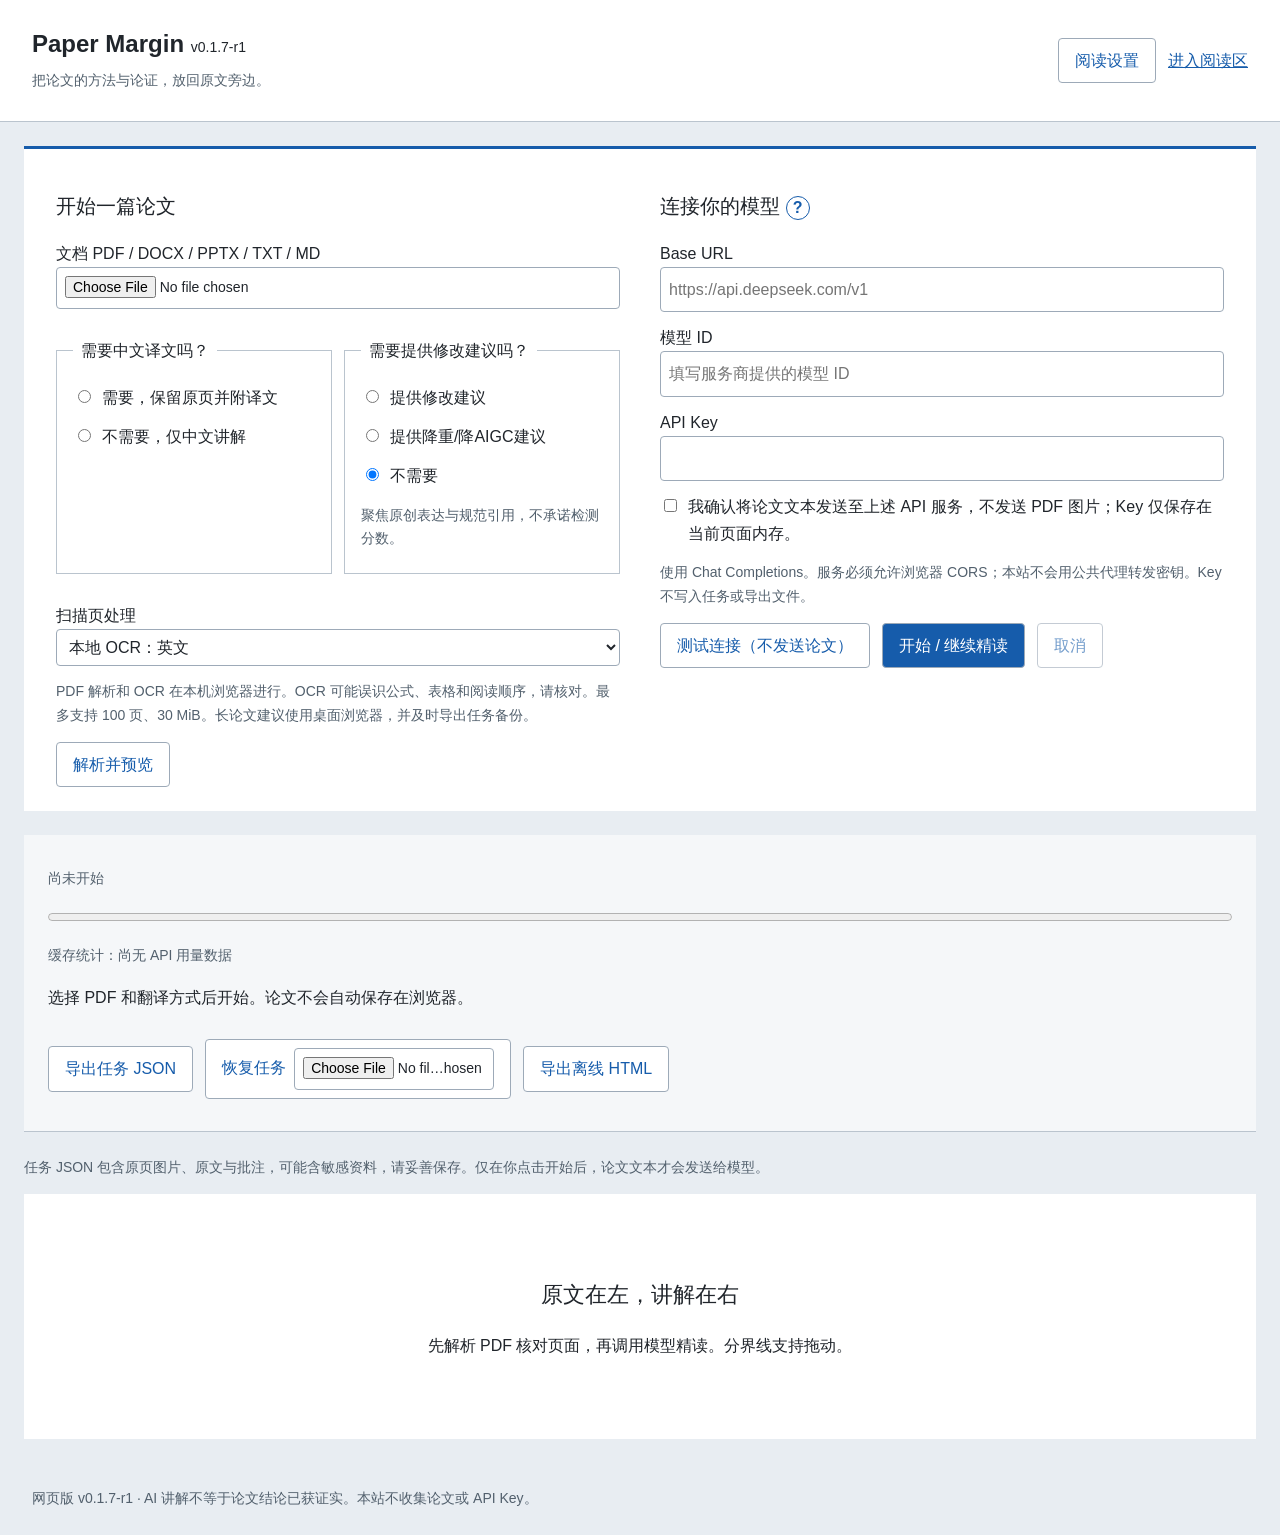
==== commit 1be0fc37: "0.1.7-r1：fix" ====
--- a/index.html
+++ b/index.html
@@ -1,3 +1,3 @@
-<!doctype html><html lang="zh-CN"><head><meta charset="UTF-8"><meta name="viewport" content="width=device-width,initial-scale=1"><meta name="referrer" content="no-referrer"><title>Paper Margin · 论文精读</title>  <script type="module" crossorigin src="./assets/index-Dzn5LTxJ.js"></script>
+<!doctype html><html lang="zh-CN"><head><meta charset="UTF-8"><meta name="viewport" content="width=device-width,initial-scale=1"><meta name="referrer" content="no-referrer"><title>Paper Margin · 论文精读</title>  <script type="module" crossorigin src="./assets/index-DiiTbxJv.js"></script>
   <link rel="stylesheet" crossorigin href="./assets/index-DspYFh6g.css">
-</head><body><div id="app"><header><div><h1>Paper Margin <small style="font-size:14px;font-weight:400">v0.1.7</small></h1><p>把论文的方法与论证，放回原文旁边。</p></div><div class="actions"><button id="settings-toggle" aria-expanded="true" aria-controls="reading-settings">阅读设置</button><a href="#workspace">进入阅读区</a></div></header><main><section class="setup" id="reading-settings" aria-label="阅读设置"><div><h2>开始一篇论文</h2><label>文档 PDF / DOCX / PPTX / TXT / MD<input id="pdf" type="file" accept="application/pdf,.pdf,.txt,.md,.docx,.pptx,.doc,.ppt"></label><div class="reading-options"><fieldset><legend>需要中文译文吗？</legend><label class="inline"><input type="radio" name="translate" value="yes">需要，保留原页并附译文</label><label class="inline"><input type="radio" name="translate" value="no">不需要，仅中文讲解</label></fieldset><fieldset class="suggestion-options"><legend>需要提供修改建议吗？</legend><label class="inline"><input type="radio" name="suggestions" value="revision">提供修改建议</label><label class="inline"><input type="radio" name="suggestions" value="originality">提供降重/降AIGC建议</label><label class="inline"><input type="radio" name="suggestions" value="none" checked>不需要</label><p class="help">聚焦原创表达与规范引用，不承诺检测分数。</p></fieldset></div><label>扫描页处理<select id="ocr"><option value="eng">本地 OCR：英文</option><option value="chi_sim+eng">本地 OCR：简体中文＋英文</option><option value="off">不启用（遇到扫描页停止）</option></select></label><p class="help">PDF 解析和 OCR 在本机浏览器进行。OCR 可能误识公式、表格和阅读顺序，请核对。最多支持 100 页、30 MiB。长论文建议使用桌面浏览器，并及时导出任务备份。</p><button id="parse">解析并预览</button></div><div><h2>连接你的模型 <a href="./tutorial.html" target="_blank" rel="noopener" aria-label="查看模型配置教程" style="display:inline-flex;align-items:center;justify-content:center;width:24px;height:24px;border:1px solid currentColor;border-radius:50%;font-size:16px;text-decoration:none">?</a></h2><label>Base URL<input id="base" type="url" placeholder="https://api.deepseek.com/v1" autocomplete="off"></label><label>模型 ID<input id="model" placeholder="填写服务商提供的模型 ID" autocomplete="off"></label><label>API Key<input id="key" type="password" autocomplete="off" spellcheck="false"></label><label class="inline"><input id="consent" type="checkbox">我确认将论文文本发送至上述 API 服务，不发送 PDF 图片；Key 仅保存在当前页面内存。</label><p class="help">使用 Chat Completions。服务必须允许浏览器 CORS；本站不会用公共代理转发密钥。Key 不写入任务或导出文件。</p><div class="actions"><button id="test">测试连接（不发送论文）</button><button id="run" class="primary">开始 / 继续精读</button><button id="cancel" disabled>取消</button></div></div></section><section class="taskbar"><label for="reading-progress" id="progress-label">尚未开始</label><progress id="reading-progress" max="100" value="0">0%</progress><p id="usage">缓存统计：尚无 API 用量数据</p><p id="status" role="status" aria-live="polite">选择 PDF 和翻译方式后开始。论文不会自动保存在浏览器。</p><div class="actions"><button id="save">导出任务 JSON</button><label class="import">恢复任务<input id="restore" type="file" accept=".json,application/json"></label><button id="export">导出离线 HTML</button></div></section><p class="help">任务 JSON 包含原页图片、原文与批注，可能含敏感资料，请妥善保存。仅在你点击开始后，论文文本才会发送给模型。</p><section id="workspace" aria-label="论文阅读区"><div class="empty"><h2>原文在左，讲解在右</h2><p>先解析 PDF 核对页面，再调用模型精读。分界线支持拖动。</p></div></section></main><footer>网页版 v0.1.7 · AI 讲解不等于论文结论已获证实。本站不收集论文或 API Key。</footer></div></body></html>
+</head><body><div id="app"><header><div><h1>Paper Margin <small style="font-size:14px;font-weight:400">v0.1.7-r1</small></h1><p>把论文的方法与论证，放回原文旁边。</p></div><div class="actions"><button id="settings-toggle" aria-expanded="true" aria-controls="reading-settings">阅读设置</button><a href="#workspace">进入阅读区</a></div></header><main><section class="setup" id="reading-settings" aria-label="阅读设置"><div><h2>开始一篇论文</h2><label>文档 PDF / DOCX / PPTX / TXT / MD<input id="pdf" type="file" accept="application/pdf,.pdf,.txt,.md,.docx,.pptx,.doc,.ppt"></label><div class="reading-options"><fieldset><legend>需要中文译文吗？</legend><label class="inline"><input type="radio" name="translate" value="yes">需要，保留原页并附译文</label><label class="inline"><input type="radio" name="translate" value="no">不需要，仅中文讲解</label></fieldset><fieldset class="suggestion-options"><legend>需要提供修改建议吗？</legend><label class="inline"><input type="radio" name="suggestions" value="revision">提供修改建议</label><label class="inline"><input type="radio" name="suggestions" value="originality">提供降重/降AIGC建议</label><label class="inline"><input type="radio" name="suggestions" value="none" checked>不需要</label><p class="help">聚焦原创表达与规范引用，不承诺检测分数。</p></fieldset></div><label>扫描页处理<select id="ocr"><option value="eng">本地 OCR：英文</option><option value="chi_sim+eng">本地 OCR：简体中文＋英文</option><option value="off">不启用（遇到扫描页停止）</option></select></label><p class="help">PDF 解析和 OCR 在本机浏览器进行。OCR 可能误识公式、表格和阅读顺序，请核对。最多支持 100 页、30 MiB。长论文建议使用桌面浏览器，并及时导出任务备份。</p><button id="parse">解析并预览</button></div><div><h2>连接你的模型 <a href="./tutorial.html" target="_blank" rel="noopener" aria-label="查看模型配置教程" style="display:inline-flex;align-items:center;justify-content:center;width:24px;height:24px;border:1px solid currentColor;border-radius:50%;font-size:16px;text-decoration:none">?</a></h2><label>Base URL<input id="base" type="url" placeholder="https://api.deepseek.com/v1" autocomplete="off"></label><label>模型 ID<input id="model" placeholder="填写服务商提供的模型 ID" autocomplete="off"></label><label>API Key<input id="key" type="password" autocomplete="off" spellcheck="false"></label><label class="inline"><input id="consent" type="checkbox">我确认将论文文本发送至上述 API 服务，不发送 PDF 图片；Key 仅保存在当前页面内存。</label><p class="help">使用 Chat Completions。服务必须允许浏览器 CORS；本站不会用公共代理转发密钥。Key 不写入任务或导出文件。</p><div class="actions"><button id="test">测试连接（不发送论文）</button><button id="run" class="primary">开始 / 继续精读</button><button id="cancel" disabled>取消</button></div></div></section><section class="taskbar"><label for="reading-progress" id="progress-label">尚未开始</label><progress id="reading-progress" max="100" value="0">0%</progress><p id="usage">缓存统计：尚无 API 用量数据</p><p id="status" role="status" aria-live="polite">选择 PDF 和翻译方式后开始。论文不会自动保存在浏览器。</p><div class="actions"><button id="save">导出任务 JSON</button><label class="import">恢复任务<input id="restore" type="file" accept=".json,application/json"></label><button id="export">导出离线 HTML</button></div></section><p class="help">任务 JSON 包含原页图片、原文与批注，可能含敏感资料，请妥善保存。仅在你点击开始后，论文文本才会发送给模型。</p><section id="workspace" aria-label="论文阅读区"><div class="empty"><h2>原文在左，讲解在右</h2><p>先解析 PDF 核对页面，再调用模型精读。分界线支持拖动。</p></div></section></main><footer>网页版 v0.1.7-r1 · AI 讲解不等于论文结论已获证实。本站不收集论文或 API Key。</footer></div></body></html>
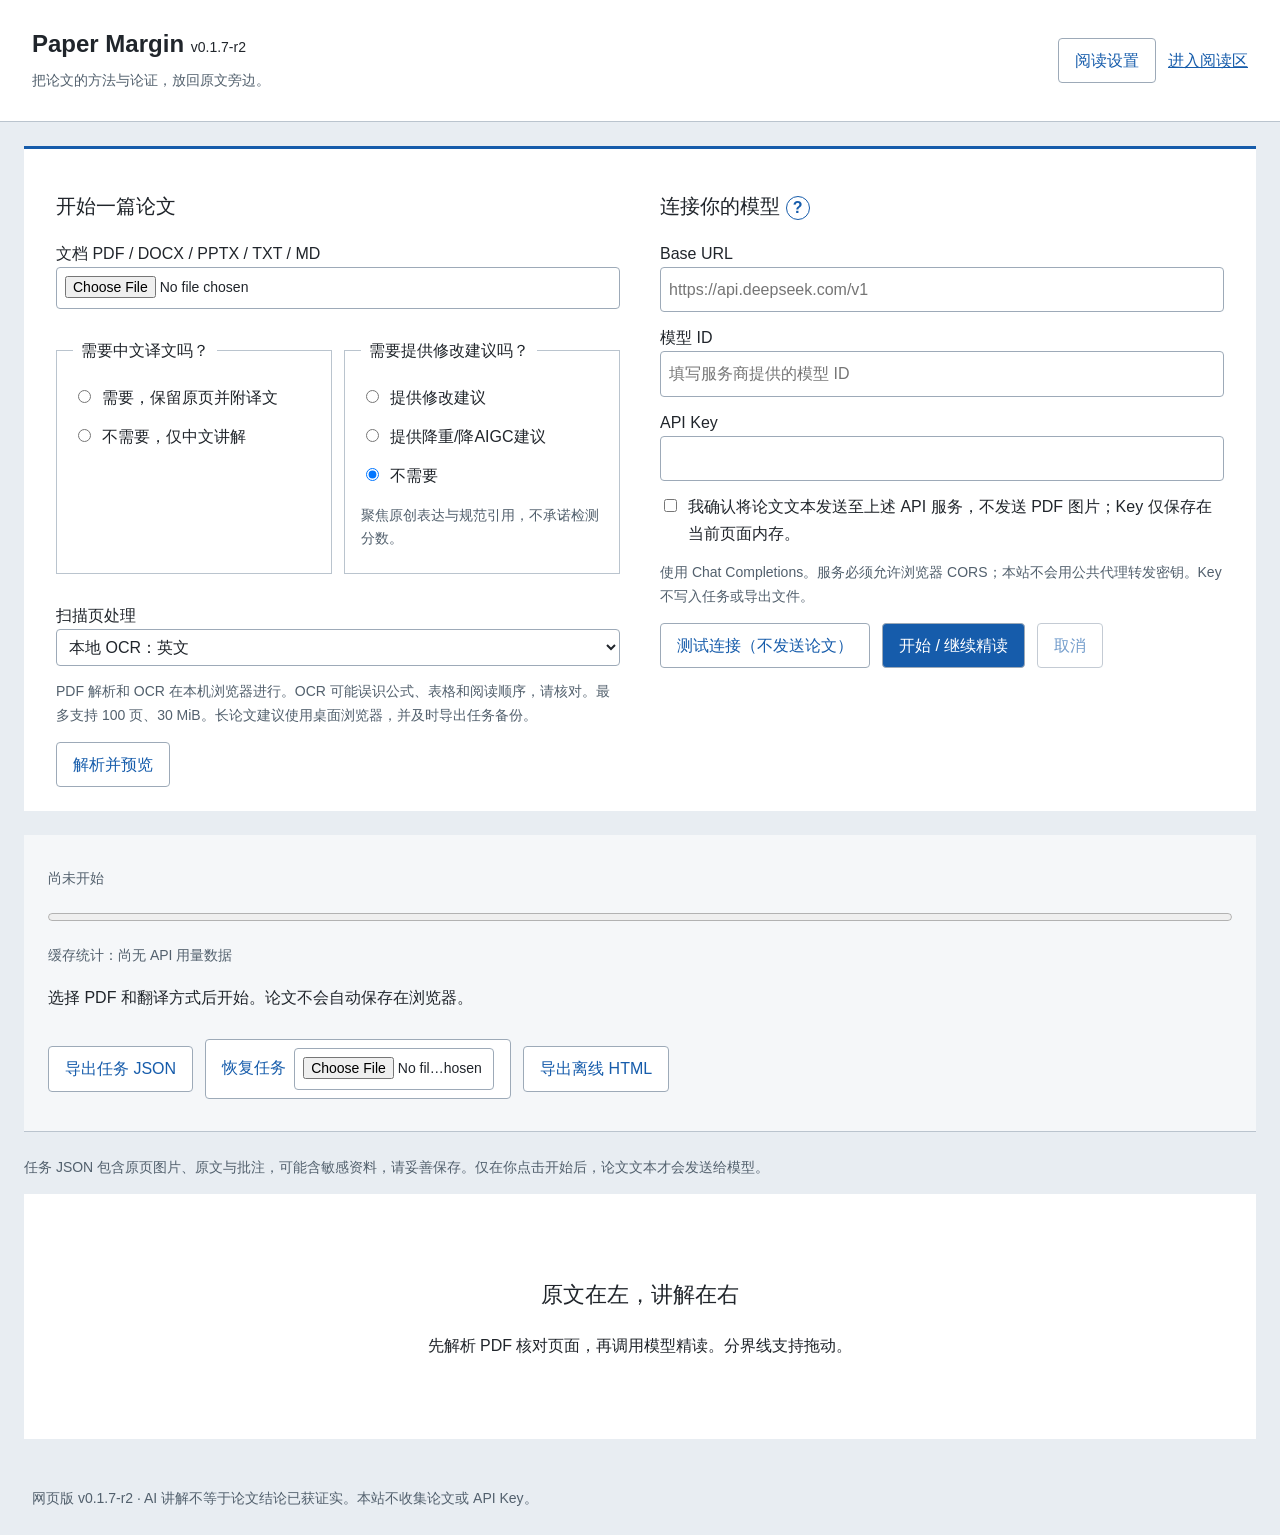
==== commit b81d09d1: "0.1.7-r2" ====
--- a/index.html
+++ b/index.html
@@ -1,3 +1,3 @@
-<!doctype html><html lang="zh-CN"><head><meta charset="UTF-8"><meta name="viewport" content="width=device-width,initial-scale=1"><meta name="referrer" content="no-referrer"><title>Paper Margin · 论文精读</title>  <script type="module" crossorigin src="./assets/index-DiiTbxJv.js"></script>
+<!doctype html><html lang="zh-CN"><head><meta charset="UTF-8"><meta name="viewport" content="width=device-width,initial-scale=1"><meta name="referrer" content="no-referrer"><title>Paper Margin · 论文精读</title>  <script type="module" crossorigin src="./assets/index-D4bgA0Jx.js"></script>
   <link rel="stylesheet" crossorigin href="./assets/index-DspYFh6g.css">
-</head><body><div id="app"><header><div><h1>Paper Margin <small style="font-size:14px;font-weight:400">v0.1.7-r1</small></h1><p>把论文的方法与论证，放回原文旁边。</p></div><div class="actions"><button id="settings-toggle" aria-expanded="true" aria-controls="reading-settings">阅读设置</button><a href="#workspace">进入阅读区</a></div></header><main><section class="setup" id="reading-settings" aria-label="阅读设置"><div><h2>开始一篇论文</h2><label>文档 PDF / DOCX / PPTX / TXT / MD<input id="pdf" type="file" accept="application/pdf,.pdf,.txt,.md,.docx,.pptx,.doc,.ppt"></label><div class="reading-options"><fieldset><legend>需要中文译文吗？</legend><label class="inline"><input type="radio" name="translate" value="yes">需要，保留原页并附译文</label><label class="inline"><input type="radio" name="translate" value="no">不需要，仅中文讲解</label></fieldset><fieldset class="suggestion-options"><legend>需要提供修改建议吗？</legend><label class="inline"><input type="radio" name="suggestions" value="revision">提供修改建议</label><label class="inline"><input type="radio" name="suggestions" value="originality">提供降重/降AIGC建议</label><label class="inline"><input type="radio" name="suggestions" value="none" checked>不需要</label><p class="help">聚焦原创表达与规范引用，不承诺检测分数。</p></fieldset></div><label>扫描页处理<select id="ocr"><option value="eng">本地 OCR：英文</option><option value="chi_sim+eng">本地 OCR：简体中文＋英文</option><option value="off">不启用（遇到扫描页停止）</option></select></label><p class="help">PDF 解析和 OCR 在本机浏览器进行。OCR 可能误识公式、表格和阅读顺序，请核对。最多支持 100 页、30 MiB。长论文建议使用桌面浏览器，并及时导出任务备份。</p><button id="parse">解析并预览</button></div><div><h2>连接你的模型 <a href="./tutorial.html" target="_blank" rel="noopener" aria-label="查看模型配置教程" style="display:inline-flex;align-items:center;justify-content:center;width:24px;height:24px;border:1px solid currentColor;border-radius:50%;font-size:16px;text-decoration:none">?</a></h2><label>Base URL<input id="base" type="url" placeholder="https://api.deepseek.com/v1" autocomplete="off"></label><label>模型 ID<input id="model" placeholder="填写服务商提供的模型 ID" autocomplete="off"></label><label>API Key<input id="key" type="password" autocomplete="off" spellcheck="false"></label><label class="inline"><input id="consent" type="checkbox">我确认将论文文本发送至上述 API 服务，不发送 PDF 图片；Key 仅保存在当前页面内存。</label><p class="help">使用 Chat Completions。服务必须允许浏览器 CORS；本站不会用公共代理转发密钥。Key 不写入任务或导出文件。</p><div class="actions"><button id="test">测试连接（不发送论文）</button><button id="run" class="primary">开始 / 继续精读</button><button id="cancel" disabled>取消</button></div></div></section><section class="taskbar"><label for="reading-progress" id="progress-label">尚未开始</label><progress id="reading-progress" max="100" value="0">0%</progress><p id="usage">缓存统计：尚无 API 用量数据</p><p id="status" role="status" aria-live="polite">选择 PDF 和翻译方式后开始。论文不会自动保存在浏览器。</p><div class="actions"><button id="save">导出任务 JSON</button><label class="import">恢复任务<input id="restore" type="file" accept=".json,application/json"></label><button id="export">导出离线 HTML</button></div></section><p class="help">任务 JSON 包含原页图片、原文与批注，可能含敏感资料，请妥善保存。仅在你点击开始后，论文文本才会发送给模型。</p><section id="workspace" aria-label="论文阅读区"><div class="empty"><h2>原文在左，讲解在右</h2><p>先解析 PDF 核对页面，再调用模型精读。分界线支持拖动。</p></div></section></main><footer>网页版 v0.1.7-r1 · AI 讲解不等于论文结论已获证实。本站不收集论文或 API Key。</footer></div></body></html>
+</head><body><div id="app"><header><div><h1>Paper Margin <small style="font-size:14px;font-weight:400">v0.1.7-r2</small></h1><p>把论文的方法与论证，放回原文旁边。</p></div><div class="actions"><button id="settings-toggle" aria-expanded="true" aria-controls="reading-settings">阅读设置</button><a href="#workspace">进入阅读区</a></div></header><main><section class="setup" id="reading-settings" aria-label="阅读设置"><div><h2>开始一篇论文</h2><label>文档 PDF / DOCX / PPTX / TXT / MD<input id="pdf" type="file" accept="application/pdf,.pdf,.txt,.md,.docx,.pptx,.doc,.ppt"></label><div class="reading-options"><fieldset><legend>需要中文译文吗？</legend><label class="inline"><input type="radio" name="translate" value="yes">需要，保留原页并附译文</label><label class="inline"><input type="radio" name="translate" value="no">不需要，仅中文讲解</label></fieldset><fieldset class="suggestion-options"><legend>需要提供修改建议吗？</legend><label class="inline"><input type="radio" name="suggestions" value="revision">提供修改建议</label><label class="inline"><input type="radio" name="suggestions" value="originality">提供降重/降AIGC建议</label><label class="inline"><input type="radio" name="suggestions" value="none" checked>不需要</label><p class="help">聚焦原创表达与规范引用，不承诺检测分数。</p></fieldset></div><label>扫描页处理<select id="ocr"><option value="eng">本地 OCR：英文</option><option value="chi_sim+eng">本地 OCR：简体中文＋英文</option><option value="off">不启用（遇到扫描页停止）</option></select></label><p class="help">PDF 解析和 OCR 在本机浏览器进行。OCR 可能误识公式、表格和阅读顺序，请核对。最多支持 100 页、30 MiB。长论文建议使用桌面浏览器，并及时导出任务备份。</p><button id="parse">解析并预览</button></div><div><h2>连接你的模型 <a href="./tutorial.html" target="_blank" rel="noopener" aria-label="查看模型配置教程" style="display:inline-flex;align-items:center;justify-content:center;width:24px;height:24px;border:1px solid currentColor;border-radius:50%;font-size:16px;text-decoration:none">?</a></h2><label>Base URL<input id="base" type="url" placeholder="https://api.deepseek.com/v1" autocomplete="off"></label><label>模型 ID<input id="model" placeholder="填写服务商提供的模型 ID" autocomplete="off"></label><label>API Key<input id="key" type="password" autocomplete="off" spellcheck="false"></label><label class="inline"><input id="consent" type="checkbox">我确认将论文文本发送至上述 API 服务，不发送 PDF 图片；Key 仅保存在当前页面内存。</label><p class="help">使用 Chat Completions。服务必须允许浏览器 CORS；本站不会用公共代理转发密钥。Key 不写入任务或导出文件。</p><div class="actions"><button id="test">测试连接（不发送论文）</button><button id="run" class="primary">开始 / 继续精读</button><button id="cancel" disabled>取消</button></div></div></section><section class="taskbar"><label for="reading-progress" id="progress-label">尚未开始</label><progress id="reading-progress" max="100" value="0">0%</progress><p id="usage">缓存统计：尚无 API 用量数据</p><p id="status" role="status" aria-live="polite">选择 PDF 和翻译方式后开始。论文不会自动保存在浏览器。</p><div class="actions"><button id="save">导出任务 JSON</button><label class="import">恢复任务<input id="restore" type="file" accept=".json,application/json"></label><button id="export">导出离线 HTML</button></div></section><p class="help">任务 JSON 包含原页图片、原文与批注，可能含敏感资料，请妥善保存。仅在你点击开始后，论文文本才会发送给模型。</p><section id="workspace" aria-label="论文阅读区"><div class="empty"><h2>原文在左，讲解在右</h2><p>先解析 PDF 核对页面，再调用模型精读。分界线支持拖动。</p></div></section></main><footer>网页版 v0.1.7-r2 · AI 讲解不等于论文结论已获证实。本站不收集论文或 API Key。</footer></div></body></html>
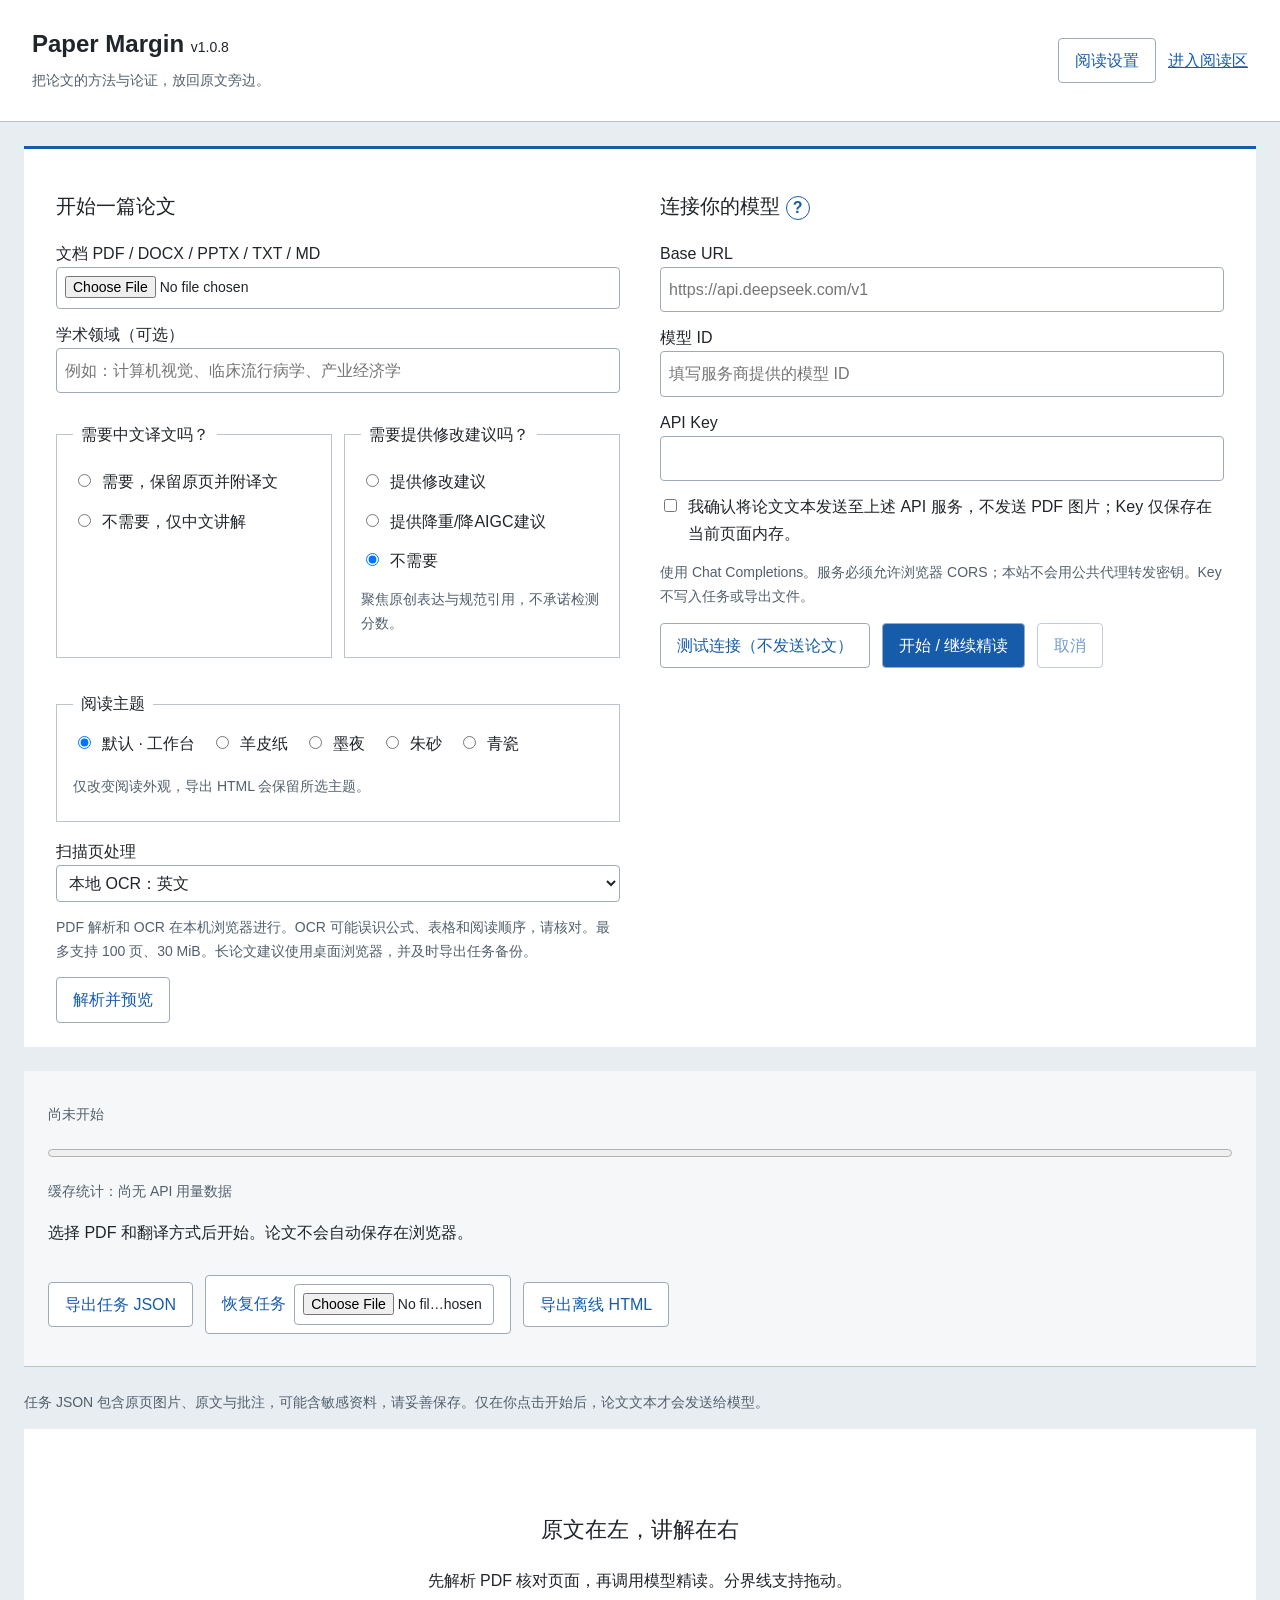
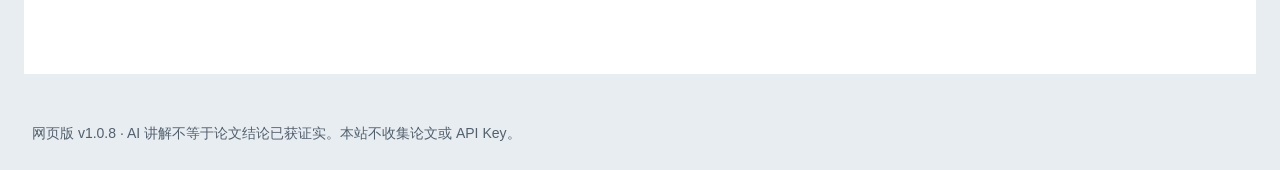
==== commit f1f470f4: "1.0.8" ====
--- a/index.html
+++ b/index.html
@@ -1,3 +1,3 @@
-<!doctype html><html lang="zh-CN"><head><meta charset="UTF-8"><meta name="viewport" content="width=device-width,initial-scale=1"><meta name="referrer" content="no-referrer"><title>Paper Margin · 论文精读</title>  <script type="module" crossorigin src="./assets/index-D4bgA0Jx.js"></script>
-  <link rel="stylesheet" crossorigin href="./assets/index-DspYFh6g.css">
-</head><body><div id="app"><header><div><h1>Paper Margin <small style="font-size:14px;font-weight:400">v0.1.7-r2</small></h1><p>把论文的方法与论证，放回原文旁边。</p></div><div class="actions"><button id="settings-toggle" aria-expanded="true" aria-controls="reading-settings">阅读设置</button><a href="#workspace">进入阅读区</a></div></header><main><section class="setup" id="reading-settings" aria-label="阅读设置"><div><h2>开始一篇论文</h2><label>文档 PDF / DOCX / PPTX / TXT / MD<input id="pdf" type="file" accept="application/pdf,.pdf,.txt,.md,.docx,.pptx,.doc,.ppt"></label><div class="reading-options"><fieldset><legend>需要中文译文吗？</legend><label class="inline"><input type="radio" name="translate" value="yes">需要，保留原页并附译文</label><label class="inline"><input type="radio" name="translate" value="no">不需要，仅中文讲解</label></fieldset><fieldset class="suggestion-options"><legend>需要提供修改建议吗？</legend><label class="inline"><input type="radio" name="suggestions" value="revision">提供修改建议</label><label class="inline"><input type="radio" name="suggestions" value="originality">提供降重/降AIGC建议</label><label class="inline"><input type="radio" name="suggestions" value="none" checked>不需要</label><p class="help">聚焦原创表达与规范引用，不承诺检测分数。</p></fieldset></div><label>扫描页处理<select id="ocr"><option value="eng">本地 OCR：英文</option><option value="chi_sim+eng">本地 OCR：简体中文＋英文</option><option value="off">不启用（遇到扫描页停止）</option></select></label><p class="help">PDF 解析和 OCR 在本机浏览器进行。OCR 可能误识公式、表格和阅读顺序，请核对。最多支持 100 页、30 MiB。长论文建议使用桌面浏览器，并及时导出任务备份。</p><button id="parse">解析并预览</button></div><div><h2>连接你的模型 <a href="./tutorial.html" target="_blank" rel="noopener" aria-label="查看模型配置教程" style="display:inline-flex;align-items:center;justify-content:center;width:24px;height:24px;border:1px solid currentColor;border-radius:50%;font-size:16px;text-decoration:none">?</a></h2><label>Base URL<input id="base" type="url" placeholder="https://api.deepseek.com/v1" autocomplete="off"></label><label>模型 ID<input id="model" placeholder="填写服务商提供的模型 ID" autocomplete="off"></label><label>API Key<input id="key" type="password" autocomplete="off" spellcheck="false"></label><label class="inline"><input id="consent" type="checkbox">我确认将论文文本发送至上述 API 服务，不发送 PDF 图片；Key 仅保存在当前页面内存。</label><p class="help">使用 Chat Completions。服务必须允许浏览器 CORS；本站不会用公共代理转发密钥。Key 不写入任务或导出文件。</p><div class="actions"><button id="test">测试连接（不发送论文）</button><button id="run" class="primary">开始 / 继续精读</button><button id="cancel" disabled>取消</button></div></div></section><section class="taskbar"><label for="reading-progress" id="progress-label">尚未开始</label><progress id="reading-progress" max="100" value="0">0%</progress><p id="usage">缓存统计：尚无 API 用量数据</p><p id="status" role="status" aria-live="polite">选择 PDF 和翻译方式后开始。论文不会自动保存在浏览器。</p><div class="actions"><button id="save">导出任务 JSON</button><label class="import">恢复任务<input id="restore" type="file" accept=".json,application/json"></label><button id="export">导出离线 HTML</button></div></section><p class="help">任务 JSON 包含原页图片、原文与批注，可能含敏感资料，请妥善保存。仅在你点击开始后，论文文本才会发送给模型。</p><section id="workspace" aria-label="论文阅读区"><div class="empty"><h2>原文在左，讲解在右</h2><p>先解析 PDF 核对页面，再调用模型精读。分界线支持拖动。</p></div></section></main><footer>网页版 v0.1.7-r2 · AI 讲解不等于论文结论已获证实。本站不收集论文或 API Key。</footer></div></body></html>
+<!doctype html><html lang="zh-CN"><head><meta charset="UTF-8"><meta name="viewport" content="width=device-width,initial-scale=1"><meta name="referrer" content="no-referrer"><title>Paper Margin · 论文精读</title>  <script type="module" crossorigin src="./assets/index-C0rXIgkW.js"></script>
+  <link rel="stylesheet" crossorigin href="./assets/index-TeVnqxke.css">
+</head><body><div id="app"><header><div><h1>Paper Margin <small style="font-size:14px;font-weight:400">v1.0.8</small></h1><p>把论文的方法与论证，放回原文旁边。</p></div><div class="actions"><button id="settings-toggle" aria-expanded="true" aria-controls="reading-settings">阅读设置</button><a href="#workspace">进入阅读区</a></div></header><main><section class="setup" id="reading-settings" aria-label="阅读设置"><div><h2>开始一篇论文</h2><label>文档 PDF / DOCX / PPTX / TXT / MD<input id="pdf" type="file" accept="application/pdf,.pdf,.txt,.md,.docx,.pptx,.doc,.ppt"></label><label>学术领域（可选）<input id="academic-field" placeholder="例如：计算机视觉、临床流行病学、产业经济学" autocomplete="off"></label><div class="reading-options"><fieldset><legend>需要中文译文吗？</legend><label class="inline"><input type="radio" name="translate" value="yes">需要，保留原页并附译文</label><label class="inline"><input type="radio" name="translate" value="no">不需要，仅中文讲解</label></fieldset><fieldset class="suggestion-options"><legend>需要提供修改建议吗？</legend><label class="inline"><input type="radio" name="suggestions" value="revision">提供修改建议</label><label class="inline"><input type="radio" name="suggestions" value="originality">提供降重/降AIGC建议</label><label class="inline"><input type="radio" name="suggestions" value="none" checked>不需要</label><p class="help">聚焦原创表达与规范引用，不承诺检测分数。</p></fieldset></div><fieldset class="theme-options"><legend>阅读主题</legend><label class="inline"><input type="radio" name="theme" value="workbench" checked>默认 · 工作台</label><label class="inline"><input type="radio" name="theme" value="parchment">羊皮纸</label><label class="inline"><input type="radio" name="theme" value="midnight">墨夜</label><label class="inline"><input type="radio" name="theme" value="vermilion">朱砂</label><label class="inline"><input type="radio" name="theme" value="mint">青瓷</label><p class="help">仅改变阅读外观，导出 HTML 会保留所选主题。</p></fieldset><label>扫描页处理<select id="ocr"><option value="eng">本地 OCR：英文</option><option value="chi_sim+eng">本地 OCR：简体中文＋英文</option><option value="off">不启用（遇到扫描页停止）</option></select></label><p class="help">PDF 解析和 OCR 在本机浏览器进行。OCR 可能误识公式、表格和阅读顺序，请核对。最多支持 100 页、30 MiB。长论文建议使用桌面浏览器，并及时导出任务备份。</p><button id="parse">解析并预览</button></div><div><h2>连接你的模型 <a href="./tutorial.html" target="_blank" rel="noopener" aria-label="查看模型配置教程" style="display:inline-flex;align-items:center;justify-content:center;width:24px;height:24px;border:1px solid currentColor;border-radius:50%;font-size:16px;text-decoration:none">?</a></h2><label>Base URL<input id="base" type="url" placeholder="https://api.deepseek.com/v1" autocomplete="off"></label><label>模型 ID<input id="model" placeholder="填写服务商提供的模型 ID" autocomplete="off"></label><label>API Key<input id="key" type="password" autocomplete="off" spellcheck="false"></label><label class="inline"><input id="consent" type="checkbox">我确认将论文文本发送至上述 API 服务，不发送 PDF 图片；Key 仅保存在当前页面内存。</label><p class="help">使用 Chat Completions。服务必须允许浏览器 CORS；本站不会用公共代理转发密钥。Key 不写入任务或导出文件。</p><div class="actions"><button id="test">测试连接（不发送论文）</button><button id="run" class="primary">开始 / 继续精读</button><button id="cancel" disabled>取消</button></div></div></section><section class="taskbar"><label for="reading-progress" id="progress-label">尚未开始</label><progress id="reading-progress" max="100" value="0">0%</progress><p id="usage">缓存统计：尚无 API 用量数据</p><p id="status" role="status" aria-live="polite">选择 PDF 和翻译方式后开始。论文不会自动保存在浏览器。</p><div class="actions"><button id="save">导出任务 JSON</button><label class="import">恢复任务<input id="restore" type="file" accept=".json,application/json"></label><button id="export">导出离线 HTML</button></div></section><p class="help">任务 JSON 包含原页图片、原文与批注，可能含敏感资料，请妥善保存。仅在你点击开始后，论文文本才会发送给模型。</p><section id="workspace" aria-label="论文阅读区"><div class="empty"><h2>原文在左，讲解在右</h2><p>先解析 PDF 核对页面，再调用模型精读。分界线支持拖动。</p></div></section></main><footer>网页版 v1.0.8 · AI 讲解不等于论文结论已获证实。本站不收集论文或 API Key。</footer></div></body></html>
--- a/assets/index-TeVnqxke.css
+++ b/assets/index-TeVnqxke.css
@@ -0,0 +1 @@
+.reading-options{display:grid;grid-template-columns:repeat(2,minmax(0,1fr));gap:12px}.reading-options fieldset{min-width:0}.visual-table{overflow:auto}.visual-table table{border-collapse:collapse;width:100%}.visual-table th,.visual-table td{padding:10px;border:1px solid #c5ced8;text-align:left;vertical-align:top}.visual-flow>li{border-left:2px solid #165cab;padding-left:14px}.visual-mindmap{display:grid;grid-template-columns:repeat(auto-fit,minmax(min(100%,240px),1fr));gap:12px;padding-left:24px}.visual-mindmap>li{border-left:2px solid #165cab;padding:10px;background:#edf1f5}.suggestions li{margin-block:12px}.visual-flow>li:not(:last-child):after{content:"↓";display:block;color:#165cab}.visual-root{border-bottom:2px solid #165cab;padding-block:12px}@media(max-width:600px){.reading-options{grid-template-columns:1fr;gap:0}}:root{font-family:Microsoft YaHei,Noto Sans CJK SC,sans-serif;color:#20252b;background:#edf1f5;font-synthesis:none;line-height:1.7}*{box-sizing:border-box}body{margin:0}header{display:flex;align-items:center;justify-content:space-between;background:#fff;padding:24px 32px;border-bottom:1px solid #bac4ce}h1{font-size:28px;margin:0}h2{font-size:22px}h3{font-size:17px}header p{margin:4px 0;color:#52606d}main{max-width:1720px;margin:auto;padding:24px}a{color:#165cab}button,.import{font:inherit;padding:8px 16px;border:1px solid #9daab8;background:#fff;color:#165cab;border-radius:4px;cursor:pointer}button:hover,.import:hover{background:#e7f0fc}button:disabled{opacity:.6;cursor:not-allowed}.primary{background:#165cab;color:#fff}.primary:hover{background:#124c8d}input,select{font:inherit;width:100%;padding:8px;border:1px solid #9daab8;border-radius:4px;background:#fff;color:#20252b}input[type=checkbox],input[type=radio]{width:auto;flex-shrink:0}input[type=file]{font-size:14px}label{display:block;margin:12px 0}.inline{display:flex;gap:8px;align-items:baseline}fieldset{border:1px solid #bac4ce;margin:16px 0;padding:8px 16px}legend{padding:0 8px}.setup{display:grid;grid-template-columns:1fr 1fr;gap:40px;background:#fff;padding:24px 32px}.help{font-size:14px;color:#52606d}.actions{display:flex;align-items:center;gap:12px;flex-wrap:wrap}.taskbar{padding:16px 0;border-bottom:1px solid #bac4ce}.taskbar p{white-space:pre-wrap}.import input{max-width:200px;margin-left:8px}.empty{padding:64px 24px;text-align:center;background:#fff}footer{font-size:14px;color:#52606d;padding:24px 32px}button:focus-visible,a:focus-visible,input:focus-visible,select:focus-visible,summary:focus-visible,.splitter:focus-visible{outline:3px solid #165cab;outline-offset:3px}.paper-page{display:grid;grid-template-columns:minmax(0,1fr) 24px var(--notes-width,380px);margin:24px 0;align-items:stretch;background:#fff;padding:16px}.original{position:relative;align-self:start;min-width:0}.original img{width:100%;height:auto;display:block}.anchor{position:absolute;padding:0;border:1px solid transparent;background:transparent;border-radius:0}.anchor:hover,.anchor.selected{background:#165cab18;border-color:#165cab}.splitter{position:relative;cursor:col-resize;touch-action:none;min-height:200px}.splitter:before{content:"";position:absolute;left:11px;top:0;bottom:0;width:2px;background:#bac4ce}.splitter:hover:before{background:#165cab}.splitter:after{content:"⋮";position:sticky;display:block;top:40vh;color:#165cab;text-align:center;background:#fff;border:1px solid #bac4ce;border-radius:4px}aside{padding-left:16px;min-width:0}aside>h3{margin-top:0;color:#52606d}.note{padding:16px 0 24px;border-bottom:1px solid #bac4ce;overflow-wrap:anywhere}.note.selected{background:#e7f0fc}.locate{padding:0;border:0}.note blockquote{margin:8px 0;color:#52606d;font:14px/1.7 Times New Roman,SimSun,serif;max-height:120px;overflow:auto}dt{font-weight:700;font-size:14px;margin-top:12px}dd{margin:4px 0;white-space:pre-wrap;font-size:15px}summary{color:#165cab;cursor:pointer}.note details p{font-family:Times New Roman,SimSun,serif;white-space:pre-wrap}.reading-detail>summary{font-size:14px;display:inline-block}.note{padding:8px 0 12px}.transcript-block{max-width:78ch;margin:24px auto}.block-label{font-size:12px;color:#52606d;display:block}.transcript .transcript-block p{white-space:normal;font:18px/1.95 Times New Roman,SimSun,serif;text-indent:2em;text-align:justify;margin:8px 0 24px}progress{width:100%;height:16px;accent-color:#165cab}#progress-label,#usage{font-size:14px;color:#52606d}.pending,.excluded{font-size:14px;color:#52606d;padding:8px 0}.summary,.transcript{background:#fff;padding:24px;margin:24px 0}.summary p,.transcript p{white-space:pre-wrap;overflow-wrap:anywhere}.summary li{padding:8px 0}.summary h4{margin:8px 0}@media(max-width:900px){main{padding:12px}header{padding:24px;display:block}.setup{grid-template-columns:1fr;gap:16px;padding:16px}.paper-page{grid-template-columns:1fr;padding:8px}.splitter{display:none}aside{padding:16px;border-left:2px solid #bac4ce}header a{display:inline-block;margin-top:8px}}@media print{header,.setup,.taskbar,.help,footer,.splitter,.anchor{display:none}.paper-page{display:block;break-after:page}.note{break-inside:avoid}main{padding:0}}@media(prefers-reduced-motion:reduce){*{scroll-behavior:auto!important}}.export-workspace{margin-left:200px}@media(max-width:900px){.export-workspace{margin-left:0}}@media print{.export-workspace{margin-left:0}}[hidden]{display:none!important}body{background:#e8edf2}header{min-height:80px;gap:24px}header h1{font-size:24px}header p{font-size:14px}.setup{gap:40px;border-top:3px solid #165cab}.setup h2{font-size:20px}.taskbar{background:#f5f7f9;padding:20px 24px;margin:24px 0}.paper-page{background:transparent;padding:0;gap:0;margin:24px 0 32px}.original{background:#fff;box-shadow:0 2px 8px #20252b0b}aside{background:#f8fafc;padding:24px;border-top:3px solid #165cab}.splitter{background:#e8edf2}.splitter:after{border-radius:4px}.summary,.transcript{padding:32px}.note summary{font-weight:600}#document-nav{position:sticky;top:16px;float:left;width:176px;max-height:85vh;overflow:auto;background:#f5f7f9;padding:16px;margin:0 24px 24px 0;border-right:1px solid #c5ced8}#document-nav h2{font-size:14px;color:#52606d;margin:8px 0}#document-nav p{font-size:13px;color:#52606d;overflow-wrap:anywhere}#document-nav a{display:block;padding:8px;text-decoration:none;border-radius:4px}#document-nav a:hover{background:#dfebfa}.has-document #workspace{margin-left:200px}#workspace>h2{font-size:20px;overflow-wrap:anywhere}#workspace>p{font-size:14px;color:#52606d}@media(max-width:1100px){#document-nav{width:136px;margin-right:16px}.has-document #workspace{margin-left:152px}}@media(max-width:900px){#document-nav{display:none}.has-document #workspace{margin-left:0}.paper-page{padding:0}aside{padding:20px}.setup{gap:16px}.taskbar{padding:16px}}@media print{#document-nav{display:none}.has-document #workspace{margin-left:0}.paper-page{background:#fff}aside{border-top:0}}.theme-options{grid-column:1/-1}.theme-options .inline{display:inline-flex;margin:4px 16px 4px 0}body[data-theme=parchment]{background:#e9dcc3;color:#3a2c1d}body[data-theme=parchment] header{background:#f7efdd;border-bottom:1px double #b99b6b}body[data-theme=parchment] header p,body[data-theme=parchment] .help,body[data-theme=parchment] footer{color:#6b5637}body[data-theme=parchment] .setup{background:#fbf5e6;border-top:3px double #9c7040}body[data-theme=parchment] .taskbar{background:#f3e8d3;border-bottom:1px solid #c7ab7d}body[data-theme=parchment] aside{background:#f7efdd;border-top:3px double #9c7040}body[data-theme=parchment] .original{background:#fffdf7;box-shadow:0 3px #cbb184}body[data-theme=parchment] .summary,body[data-theme=parchment] .transcript{background:#fbf5e6;border:1px solid #d8c29a}body[data-theme=parchment] h1,body[data-theme=parchment] h2,body[data-theme=parchment] h3{font-family:Georgia,Songti SC,SimSun,serif;letter-spacing:.02em}body[data-theme=parchment] a,body[data-theme=parchment] summary,body[data-theme=parchment] button,body[data-theme=parchment] .import{color:#8a4b1f}body[data-theme=parchment] button,body[data-theme=parchment] .import{background:#fdf8ec;border-color:#b99b6b}body[data-theme=parchment] button:hover,body[data-theme=parchment] .import:hover{background:#f1e2c4}body[data-theme=parchment] .primary{background:#8a4b1f;color:#fff8ea}body[data-theme=parchment] input,body[data-theme=parchment] select{background:#fffdf6;border-color:#b99b6b;color:#3a2c1d}body[data-theme=parchment] .note.selected{background:#f4e6c9}body[data-theme=parchment] .note blockquote{border-left:3px solid #c39a62;padding-left:10px}body[data-theme=parchment] #document-nav{background:#f3e8d3;border-right:1px solid #c7ab7d}body[data-theme=parchment] progress{accent-color:#8a4b1f}body[data-theme=parchment] .reading-options fieldset,body[data-theme=parchment] fieldset{border-color:#c7ab7d}body[data-theme=midnight]{background:#0f141a;color:#e3e9f2}body[data-theme=midnight] header{background:#161d26;border-bottom:1px solid #2b3746}body[data-theme=midnight] header p,body[data-theme=midnight] .help,body[data-theme=midnight] footer,body[data-theme=midnight] #usage,body[data-theme=midnight] #progress-label{color:#9aa9bd}body[data-theme=midnight] .setup{background:#161d26;border-top:3px solid #4b8fe0}body[data-theme=midnight] .taskbar{background:#131a23;border-bottom:1px solid #2b3746}body[data-theme=midnight] aside{background:#131a23;border-top:3px solid #4b8fe0}body[data-theme=midnight] .original{background:#e9edf2;box-shadow:0 0 0 1px #2b3746,0 6px 24px #0008}body[data-theme=midnight] .summary,body[data-theme=midnight] .transcript,body[data-theme=midnight] .empty{background:#161d26;border:1px solid #2b3746}body[data-theme=midnight] a,body[data-theme=midnight] summary,body[data-theme=midnight] button,body[data-theme=midnight] .import{color:#7fb6ff}body[data-theme=midnight] button,body[data-theme=midnight] .import{background:#1b2430;border-color:#35465a}body[data-theme=midnight] button:hover,body[data-theme=midnight] .import:hover{background:#233246}body[data-theme=midnight] .primary{background:#3c7fd0;color:#fff}body[data-theme=midnight] .primary:hover{background:#4b8fe0}body[data-theme=midnight] input,body[data-theme=midnight] select{background:#101720;border-color:#35465a;color:#e3e9f2}body[data-theme=midnight] .note.selected{background:#1e2b3c}body[data-theme=midnight] .note,body[data-theme=midnight] #document-nav{border-color:#2b3746}body[data-theme=midnight] #document-nav{background:#131a23;border-right:1px solid #2b3746}body[data-theme=midnight] aside>h3,body[data-theme=midnight] dt,body[data-theme=midnight] dd,body[data-theme=midnight] .summary p,body[data-theme=midnight] .summary li,body[data-theme=midnight] .summary h4{color:#dbe4ef}body[data-theme=midnight] .note blockquote{color:#a8b7c9;border-left:3px solid #3c5f8a;padding-left:10px}body[data-theme=midnight] .visual-mindmap>li{background:#1b2430}body[data-theme=midnight] .visual-table th,body[data-theme=midnight] .visual-table td{border-color:#35465a}body[data-theme=midnight] progress{accent-color:#4b8fe0}body[data-theme=midnight] fieldset,body[data-theme=midnight] .taskbar,body[data-theme=midnight] .reading-options fieldset{border-color:#2b3746}body[data-theme=vermilion]{background:#f6f0e9;color:#241d1c}body[data-theme=vermilion] header{background:#fffdfb;border-bottom:3px solid #b5342a}body[data-theme=vermilion] header p,body[data-theme=vermilion] .help,body[data-theme=vermilion] footer{color:#6d5b55}body[data-theme=vermilion] .setup{background:#fffdfb;border-top:3px solid #b5342a}body[data-theme=vermilion] .taskbar{background:#faf4ee;border-bottom:1px solid #dcc8bd}body[data-theme=vermilion] aside{background:#fdf8f4;border-top:3px solid #b5342a}body[data-theme=vermilion] .original{background:#fff;box-shadow:0 0 0 1px #e6d5ca,0 4px 16px #b5342a14}body[data-theme=vermilion] .summary,body[data-theme=vermilion] .transcript{background:#fffdfb;border:1px solid #e6d5ca}body[data-theme=vermilion] h1,body[data-theme=vermilion] h2{color:#8f2018}body[data-theme=vermilion] a,body[data-theme=vermilion] summary,body[data-theme=vermilion] button,body[data-theme=vermilion] .import{color:#a52a1f}body[data-theme=vermilion] button,body[data-theme=vermilion] .import{background:#fffdfb;border-color:#d3a99c}body[data-theme=vermilion] button:hover,body[data-theme=vermilion] .import:hover{background:#f7e6df}body[data-theme=vermilion] .primary{background:#a52a1f;color:#fff}body[data-theme=vermilion] .primary:hover{background:#b5342a}body[data-theme=vermilion] input,body[data-theme=vermilion] select{background:#fff;border-color:#d3a99c;color:#241d1c}body[data-theme=vermilion] .note.selected{background:#fbeee8}body[data-theme=vermilion] #document-nav{background:#faf4ee;border-right:1px solid #dcc8bd}body[data-theme=vermilion] .summary h3{border-left:4px solid #b5342a;padding-left:10px}body[data-theme=vermilion] progress{accent-color:#b5342a}body[data-theme=mint]{background:#e7f0ec;color:#22302a}body[data-theme=mint] header{background:#f9fcfa;border-bottom:1px solid #b9d2c7}body[data-theme=mint] header p,body[data-theme=mint] .help,body[data-theme=mint] footer{color:#5a6f66}body[data-theme=mint] .setup{background:#f9fcfa;border-top:4px solid #3f7d6a;border-radius:0 0 14px 14px}body[data-theme=mint] .taskbar{background:#eef6f2;border-bottom:1px solid #b9d2c7;border-radius:10px}body[data-theme=mint] aside{background:#f4faf7;border-top:4px solid #3f7d6a;border-radius:12px}body[data-theme=mint] .original{background:#fff;border-radius:10px;box-shadow:0 6px 18px #2f5d4f1f}body[data-theme=mint] .summary,body[data-theme=mint] .transcript{background:#f9fcfa;border:1px solid #c6dcd2;border-radius:14px}body[data-theme=mint] h1,body[data-theme=mint] h2{color:#2c5f4f}body[data-theme=mint] a,body[data-theme=mint] summary,body[data-theme=mint] button,body[data-theme=mint] .import{color:#2f6d59}body[data-theme=mint] button,body[data-theme=mint] .import{background:#f9fcfa;border-color:#a9c8bb;border-radius:10px}body[data-theme=mint] button:hover,body[data-theme=mint] .import:hover{background:#e3f0ea}body[data-theme=mint] .primary{background:#3f7d6a;color:#fff}body[data-theme=mint] .primary:hover{background:#356b5a}body[data-theme=mint] input,body[data-theme=mint] select{background:#fff;border-color:#a9c8bb;border-radius:8px;color:#22302a}body[data-theme=mint] .note.selected{background:#e4f2eb}body[data-theme=mint] #document-nav{background:#eef6f2;border-right:1px solid #b9d2c7}body[data-theme=mint] .note{border-bottom-color:#c6dcd2}body[data-theme=mint] progress{accent-color:#3f7d6a}@media(max-width:900px){.theme-options .inline{margin-right:12px}}@media print{body{background:#fff!important;color:#111!important}}
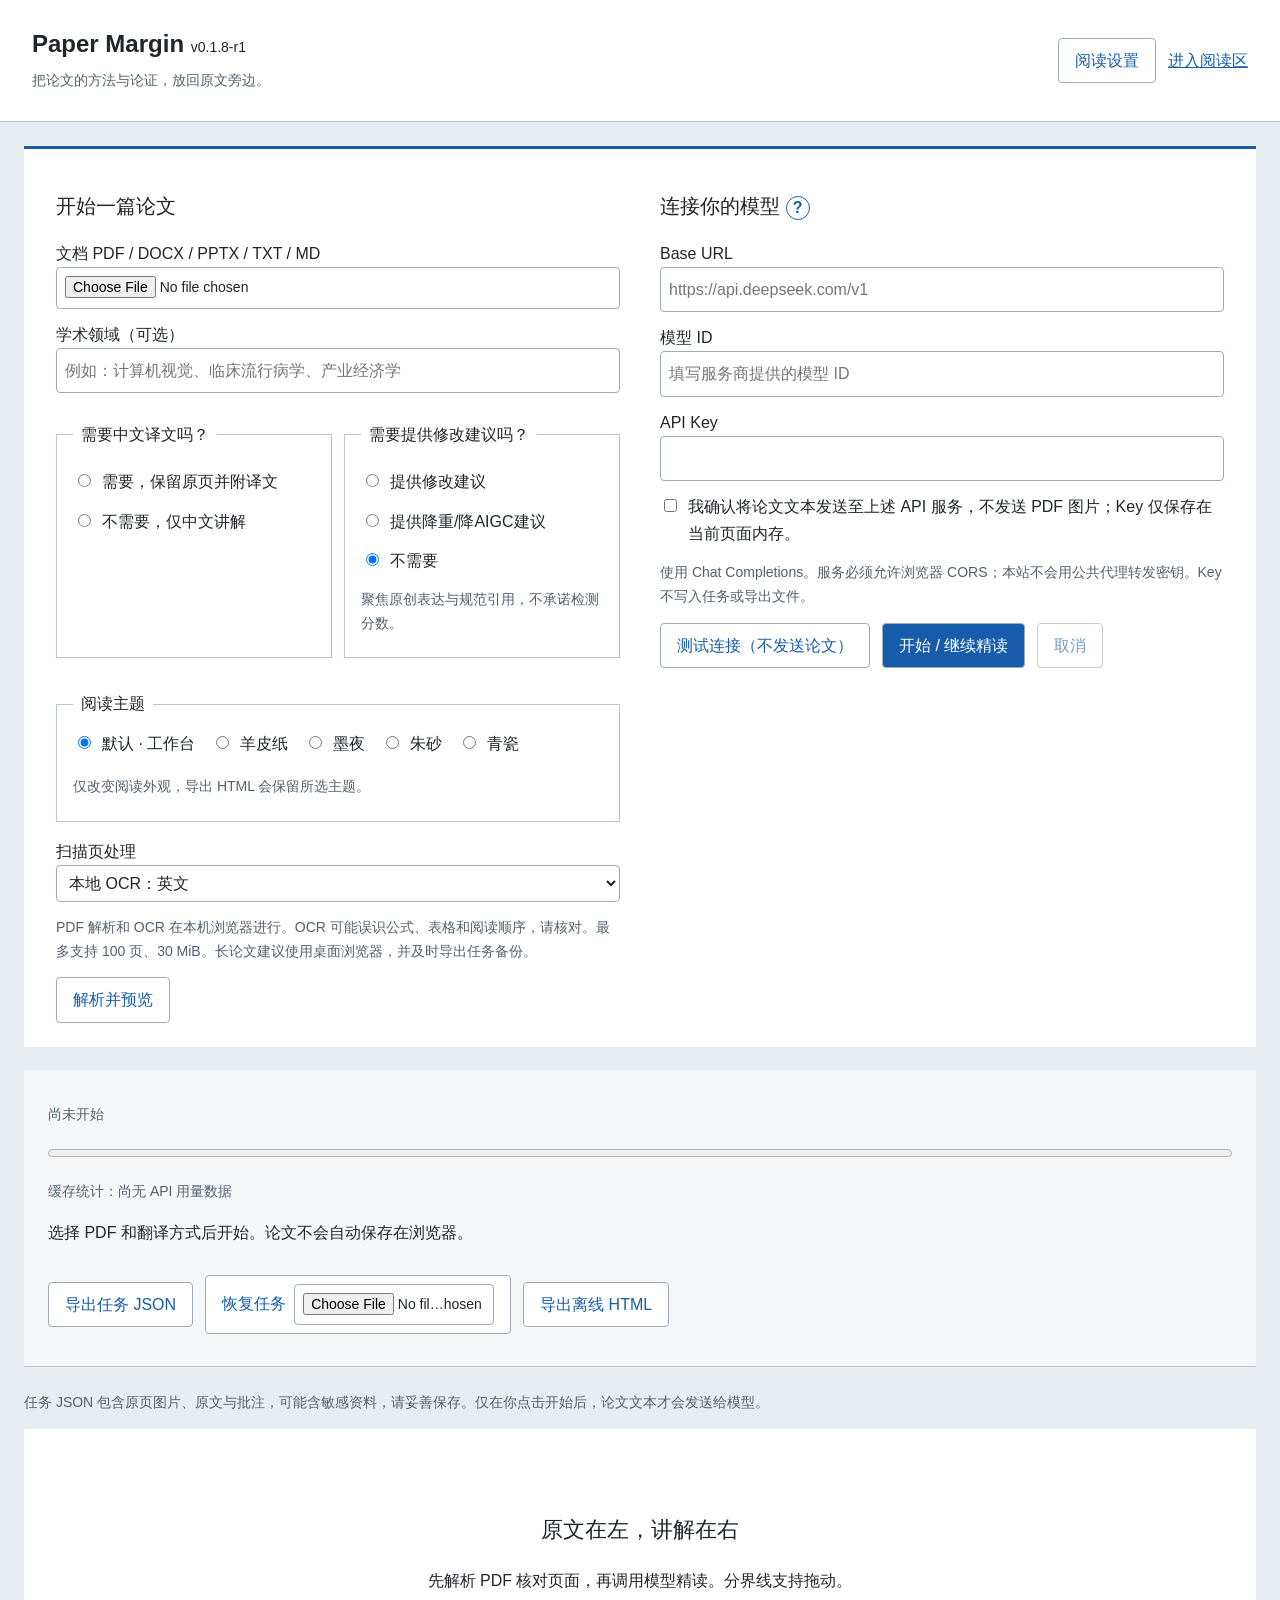
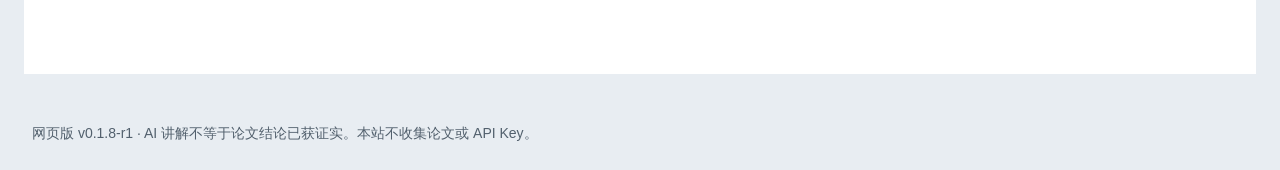
==== commit f92683db: "1.0.8-r1" ====
--- a/index.html
+++ b/index.html
@@ -1,3 +1,3 @@
-<!doctype html><html lang="zh-CN"><head><meta charset="UTF-8"><meta name="viewport" content="width=device-width,initial-scale=1"><meta name="referrer" content="no-referrer"><title>Paper Margin · 论文精读</title>  <script type="module" crossorigin src="./assets/index-C0rXIgkW.js"></script>
-  <link rel="stylesheet" crossorigin href="./assets/index-TeVnqxke.css">
-</head><body><div id="app"><header><div><h1>Paper Margin <small style="font-size:14px;font-weight:400">v1.0.8</small></h1><p>把论文的方法与论证，放回原文旁边。</p></div><div class="actions"><button id="settings-toggle" aria-expanded="true" aria-controls="reading-settings">阅读设置</button><a href="#workspace">进入阅读区</a></div></header><main><section class="setup" id="reading-settings" aria-label="阅读设置"><div><h2>开始一篇论文</h2><label>文档 PDF / DOCX / PPTX / TXT / MD<input id="pdf" type="file" accept="application/pdf,.pdf,.txt,.md,.docx,.pptx,.doc,.ppt"></label><label>学术领域（可选）<input id="academic-field" placeholder="例如：计算机视觉、临床流行病学、产业经济学" autocomplete="off"></label><div class="reading-options"><fieldset><legend>需要中文译文吗？</legend><label class="inline"><input type="radio" name="translate" value="yes">需要，保留原页并附译文</label><label class="inline"><input type="radio" name="translate" value="no">不需要，仅中文讲解</label></fieldset><fieldset class="suggestion-options"><legend>需要提供修改建议吗？</legend><label class="inline"><input type="radio" name="suggestions" value="revision">提供修改建议</label><label class="inline"><input type="radio" name="suggestions" value="originality">提供降重/降AIGC建议</label><label class="inline"><input type="radio" name="suggestions" value="none" checked>不需要</label><p class="help">聚焦原创表达与规范引用，不承诺检测分数。</p></fieldset></div><fieldset class="theme-options"><legend>阅读主题</legend><label class="inline"><input type="radio" name="theme" value="workbench" checked>默认 · 工作台</label><label class="inline"><input type="radio" name="theme" value="parchment">羊皮纸</label><label class="inline"><input type="radio" name="theme" value="midnight">墨夜</label><label class="inline"><input type="radio" name="theme" value="vermilion">朱砂</label><label class="inline"><input type="radio" name="theme" value="mint">青瓷</label><p class="help">仅改变阅读外观，导出 HTML 会保留所选主题。</p></fieldset><label>扫描页处理<select id="ocr"><option value="eng">本地 OCR：英文</option><option value="chi_sim+eng">本地 OCR：简体中文＋英文</option><option value="off">不启用（遇到扫描页停止）</option></select></label><p class="help">PDF 解析和 OCR 在本机浏览器进行。OCR 可能误识公式、表格和阅读顺序，请核对。最多支持 100 页、30 MiB。长论文建议使用桌面浏览器，并及时导出任务备份。</p><button id="parse">解析并预览</button></div><div><h2>连接你的模型 <a href="./tutorial.html" target="_blank" rel="noopener" aria-label="查看模型配置教程" style="display:inline-flex;align-items:center;justify-content:center;width:24px;height:24px;border:1px solid currentColor;border-radius:50%;font-size:16px;text-decoration:none">?</a></h2><label>Base URL<input id="base" type="url" placeholder="https://api.deepseek.com/v1" autocomplete="off"></label><label>模型 ID<input id="model" placeholder="填写服务商提供的模型 ID" autocomplete="off"></label><label>API Key<input id="key" type="password" autocomplete="off" spellcheck="false"></label><label class="inline"><input id="consent" type="checkbox">我确认将论文文本发送至上述 API 服务，不发送 PDF 图片；Key 仅保存在当前页面内存。</label><p class="help">使用 Chat Completions。服务必须允许浏览器 CORS；本站不会用公共代理转发密钥。Key 不写入任务或导出文件。</p><div class="actions"><button id="test">测试连接（不发送论文）</button><button id="run" class="primary">开始 / 继续精读</button><button id="cancel" disabled>取消</button></div></div></section><section class="taskbar"><label for="reading-progress" id="progress-label">尚未开始</label><progress id="reading-progress" max="100" value="0">0%</progress><p id="usage">缓存统计：尚无 API 用量数据</p><p id="status" role="status" aria-live="polite">选择 PDF 和翻译方式后开始。论文不会自动保存在浏览器。</p><div class="actions"><button id="save">导出任务 JSON</button><label class="import">恢复任务<input id="restore" type="file" accept=".json,application/json"></label><button id="export">导出离线 HTML</button></div></section><p class="help">任务 JSON 包含原页图片、原文与批注，可能含敏感资料，请妥善保存。仅在你点击开始后，论文文本才会发送给模型。</p><section id="workspace" aria-label="论文阅读区"><div class="empty"><h2>原文在左，讲解在右</h2><p>先解析 PDF 核对页面，再调用模型精读。分界线支持拖动。</p></div></section></main><footer>网页版 v1.0.8 · AI 讲解不等于论文结论已获证实。本站不收集论文或 API Key。</footer></div></body></html>
+<!doctype html><html lang="zh-CN"><head><meta charset="UTF-8"><meta name="viewport" content="width=device-width,initial-scale=1"><meta name="referrer" content="no-referrer"><title>Paper Margin · 论文精读</title>  <script type="module" crossorigin src="./assets/index-C9QP8c87.js"></script>
+  <link rel="stylesheet" crossorigin href="./assets/index-Dtvug-aa.css">
+</head><body><div id="app"><header><div><h1>Paper Margin <small style="font-size:14px;font-weight:400">v0.1.8-r1</small></h1><p>把论文的方法与论证，放回原文旁边。</p></div><div class="actions"><button id="settings-toggle" aria-expanded="true" aria-controls="reading-settings">阅读设置</button><a href="#workspace">进入阅读区</a></div></header><main><section class="setup" id="reading-settings" aria-label="阅读设置"><div><h2>开始一篇论文</h2><label>文档 PDF / DOCX / PPTX / TXT / MD<input id="pdf" type="file" accept="application/pdf,.pdf,.txt,.md,.docx,.pptx,.doc,.ppt"></label><label>学术领域（可选）<input id="academic-field" placeholder="例如：计算机视觉、临床流行病学、产业经济学" autocomplete="off"></label><div class="reading-options"><fieldset><legend>需要中文译文吗？</legend><label class="inline"><input type="radio" name="translate" value="yes">需要，保留原页并附译文</label><label class="inline"><input type="radio" name="translate" value="no">不需要，仅中文讲解</label></fieldset><fieldset class="suggestion-options"><legend>需要提供修改建议吗？</legend><label class="inline"><input type="radio" name="suggestions" value="revision">提供修改建议</label><label class="inline"><input type="radio" name="suggestions" value="originality">提供降重/降AIGC建议</label><label class="inline"><input type="radio" name="suggestions" value="none" checked>不需要</label><p class="help">聚焦原创表达与规范引用，不承诺检测分数。</p></fieldset></div><fieldset class="theme-options"><legend>阅读主题</legend><label class="inline"><input type="radio" name="theme" value="workbench" checked>默认 · 工作台</label><label class="inline"><input type="radio" name="theme" value="parchment">羊皮纸</label><label class="inline"><input type="radio" name="theme" value="midnight">墨夜</label><label class="inline"><input type="radio" name="theme" value="vermilion">朱砂</label><label class="inline"><input type="radio" name="theme" value="mint">青瓷</label><p class="help">仅改变阅读外观，导出 HTML 会保留所选主题。</p></fieldset><label>扫描页处理<select id="ocr"><option value="eng">本地 OCR：英文</option><option value="chi_sim+eng">本地 OCR：简体中文＋英文</option><option value="off">不启用（遇到扫描页停止）</option></select></label><p class="help">PDF 解析和 OCR 在本机浏览器进行。OCR 可能误识公式、表格和阅读顺序，请核对。最多支持 100 页、30 MiB。长论文建议使用桌面浏览器，并及时导出任务备份。</p><button id="parse">解析并预览</button></div><div><h2>连接你的模型 <a href="./tutorial.html" target="_blank" rel="noopener" aria-label="查看模型配置教程" style="display:inline-flex;align-items:center;justify-content:center;width:24px;height:24px;border:1px solid currentColor;border-radius:50%;font-size:16px;text-decoration:none">?</a></h2><label>Base URL<input id="base" type="url" placeholder="https://api.deepseek.com/v1" autocomplete="off"></label><label>模型 ID<input id="model" placeholder="填写服务商提供的模型 ID" autocomplete="off"></label><label>API Key<input id="key" type="password" autocomplete="off" spellcheck="false"></label><label class="inline"><input id="consent" type="checkbox">我确认将论文文本发送至上述 API 服务，不发送 PDF 图片；Key 仅保存在当前页面内存。</label><p class="help">使用 Chat Completions。服务必须允许浏览器 CORS；本站不会用公共代理转发密钥。Key 不写入任务或导出文件。</p><div class="actions"><button id="test">测试连接（不发送论文）</button><button id="run" class="primary">开始 / 继续精读</button><button id="cancel" disabled>取消</button></div></div></section><section class="taskbar"><label for="reading-progress" id="progress-label">尚未开始</label><progress id="reading-progress" max="100" value="0">0%</progress><p id="usage">缓存统计：尚无 API 用量数据</p><p id="status" role="status" aria-live="polite">选择 PDF 和翻译方式后开始。论文不会自动保存在浏览器。</p><div class="actions"><button id="save">导出任务 JSON</button><label class="import">恢复任务<input id="restore" type="file" accept=".json,application/json"></label><button id="export">导出离线 HTML</button></div></section><p class="help">任务 JSON 包含原页图片、原文与批注，可能含敏感资料，请妥善保存。仅在你点击开始后，论文文本才会发送给模型。</p><section id="workspace" aria-label="论文阅读区"><div class="empty"><h2>原文在左，讲解在右</h2><p>先解析 PDF 核对页面，再调用模型精读。分界线支持拖动。</p></div></section></main><footer>网页版 v0.1.8-r1 · AI 讲解不等于论文结论已获证实。本站不收集论文或 API Key。</footer></div></body></html>
--- a/assets/index-Dtvug-aa.css
+++ b/assets/index-Dtvug-aa.css
@@ -0,0 +1 @@
+.reading-options{display:grid;grid-template-columns:repeat(2,minmax(0,1fr));gap:12px}.reading-options fieldset{min-width:0}.visual-table{overflow:auto}.visual-table table{border-collapse:collapse;width:100%}.visual-table th,.visual-table td{padding:10px;border:1px solid #c5ced8;text-align:left;vertical-align:top}.visual-flow>li{border-left:2px solid #165cab;padding-left:14px}.visual-mindmap{display:grid;grid-template-columns:repeat(auto-fit,minmax(min(100%,240px),1fr));gap:12px;padding-left:24px}.visual-mindmap>li{border-left:2px solid #165cab;padding:10px;background:#edf1f5}.suggestions li{margin-block:12px}.visual-flow>li:not(:last-child):after{content:"↓";display:block;color:#165cab}.visual-root{border-bottom:2px solid #165cab;padding-block:12px}@media(max-width:600px){.reading-options{grid-template-columns:1fr;gap:0}}:root{font-family:Microsoft YaHei,Noto Sans CJK SC,sans-serif;color:#20252b;background:#edf1f5;font-synthesis:none;line-height:1.7}*{box-sizing:border-box}body{margin:0}header{display:flex;align-items:center;justify-content:space-between;background:#fff;padding:24px 32px;border-bottom:1px solid #bac4ce}h1{font-size:28px;margin:0}h2{font-size:22px}h3{font-size:17px}header p{margin:4px 0;color:#52606d}main{max-width:1720px;margin:auto;padding:24px}a{color:#165cab}button,.import{font:inherit;padding:8px 16px;border:1px solid #9daab8;background:#fff;color:#165cab;border-radius:4px;cursor:pointer}button:hover,.import:hover{background:#e7f0fc}button:disabled{opacity:.6;cursor:not-allowed}.primary{background:#165cab;color:#fff}.primary:hover{background:#124c8d}input,select{font:inherit;width:100%;padding:8px;border:1px solid #9daab8;border-radius:4px;background:#fff;color:#20252b}input[type=checkbox],input[type=radio]{width:auto;flex-shrink:0}input[type=file]{font-size:14px}label{display:block;margin:12px 0}.inline{display:flex;gap:8px;align-items:baseline}fieldset{border:1px solid #bac4ce;margin:16px 0;padding:8px 16px}legend{padding:0 8px}.setup{display:grid;grid-template-columns:1fr 1fr;gap:40px;background:#fff;padding:24px 32px}.help{font-size:14px;color:#52606d}.actions{display:flex;align-items:center;gap:12px;flex-wrap:wrap}.taskbar{padding:16px 0;border-bottom:1px solid #bac4ce}.taskbar p{white-space:pre-wrap}.import input{max-width:200px;margin-left:8px}.empty{padding:64px 24px;text-align:center;background:#fff}footer{font-size:14px;color:#52606d;padding:24px 32px}button:focus-visible,a:focus-visible,input:focus-visible,select:focus-visible,summary:focus-visible,.splitter:focus-visible{outline:3px solid #165cab;outline-offset:3px}.paper-page{display:grid;grid-template-columns:minmax(0,1fr) 24px var(--notes-width,380px);margin:24px 0;align-items:stretch;background:#fff;padding:16px}.original{position:relative;align-self:start;min-width:0}.original img{width:100%;height:auto;display:block}.anchor{position:absolute;padding:0;border:1px solid transparent;background:transparent;border-radius:0}.anchor:hover,.anchor.selected{background:#165cab18;border-color:#165cab}.splitter{position:relative;cursor:col-resize;touch-action:none;min-height:200px}.splitter:before{content:"";position:absolute;left:11px;top:0;bottom:0;width:2px;background:#bac4ce}.splitter:hover:before{background:#165cab}.splitter:after{content:"⋮";position:sticky;display:block;top:40vh;color:#165cab;text-align:center;background:#fff;border:1px solid #bac4ce;border-radius:4px}aside{padding-left:16px;min-width:0}aside>h3{margin-top:0;color:#52606d}.note{padding:16px 0 24px;border-bottom:1px solid #bac4ce;overflow-wrap:anywhere}.note.selected{background:#e7f0fc}.locate{padding:0;border:0}.note blockquote{margin:8px 0;color:#52606d;font:14px/1.7 Times New Roman,SimSun,serif;max-height:120px;overflow:auto}dt{font-weight:700;font-size:14px;margin-top:12px}dd{margin:4px 0;white-space:pre-wrap;font-size:15px}summary{color:#165cab;cursor:pointer}.note details p{font-family:Times New Roman,SimSun,serif;white-space:pre-wrap}.reading-detail>summary{font-size:14px;display:inline-block}.note{padding:8px 0 12px}.transcript-block{max-width:78ch;margin:24px auto}.block-label{font-size:12px;color:#52606d;display:block}.transcript .transcript-block p{white-space:normal;font:18px/1.95 Times New Roman,SimSun,serif;text-indent:2em;text-align:justify;margin:8px 0 24px}progress{width:100%;height:16px;accent-color:#165cab}#progress-label,#usage{font-size:14px;color:#52606d}.pending,.excluded{font-size:14px;color:#52606d;padding:8px 0}.summary,.transcript{background:#fff;padding:24px;margin:24px 0}.summary p,.transcript p{white-space:pre-wrap;overflow-wrap:anywhere}.summary li{padding:8px 0}.summary h4{margin:8px 0}@media(max-width:900px){main{padding:12px}header{padding:24px;display:block}.setup{grid-template-columns:1fr;gap:16px;padding:16px}.paper-page{grid-template-columns:1fr;padding:8px}.splitter{display:none}aside{padding:16px;border-left:2px solid #bac4ce}header a{display:inline-block;margin-top:8px}}@media print{header,.setup,.taskbar,.help,footer,.splitter,.anchor{display:none}.paper-page{display:block;break-after:page}.note{break-inside:avoid}main{padding:0}}@media(prefers-reduced-motion:reduce){*{scroll-behavior:auto!important}}.export-workspace{margin-left:200px}@media(max-width:900px){.export-workspace{margin-left:0}}@media print{.export-workspace{margin-left:0}}[hidden]{display:none!important}body{background:#e8edf2}header{min-height:80px;gap:24px}header h1{font-size:24px}header p{font-size:14px}.setup{gap:40px;border-top:3px solid #165cab}.setup h2{font-size:20px}.taskbar{background:#f5f7f9;padding:20px 24px;margin:24px 0}.paper-page{background:transparent;padding:0;gap:0;margin:24px 0 32px}.original{background:#fff;box-shadow:0 2px 8px #20252b0b}aside{background:#f8fafc;padding:24px;border-top:3px solid #165cab}.splitter{background:#e8edf2}.splitter:after{border-radius:4px}.summary,.transcript{padding:32px}.note summary{font-weight:600}#document-nav{position:sticky;top:16px;float:left;width:176px;max-height:85vh;overflow:auto;background:#f5f7f9;padding:16px;margin:0 24px 24px 0;border-right:1px solid #c5ced8}#document-nav h2{font-size:14px;color:#52606d;margin:8px 0}#document-nav p{font-size:13px;color:#52606d;overflow-wrap:anywhere}#document-nav a{display:block;padding:8px;text-decoration:none;border-radius:4px}#document-nav a:hover{background:#dfebfa}.has-document #workspace{margin-left:200px}#workspace>h2{font-size:20px;overflow-wrap:anywhere}#workspace>p{font-size:14px;color:#52606d}@media(max-width:1100px){#document-nav{width:136px;margin-right:16px}.has-document #workspace{margin-left:152px}}@media(max-width:900px){#document-nav{display:none}.has-document #workspace{margin-left:0}.paper-page{padding:0}aside{padding:20px}.setup{gap:16px}.taskbar{padding:16px}}@media print{#document-nav{display:none}.has-document #workspace{margin-left:0}.paper-page{background:#fff}aside{border-top:0}}.theme-options{grid-column:1/-1}.theme-options .inline{display:inline-flex;margin:4px 16px 4px 0}body[data-theme=parchment]{background:#e9dcc3;color:#3a2c1d}body[data-theme=parchment] header{background:#f7efdd;border-bottom:1px double #b99b6b}body[data-theme=parchment] header p,body[data-theme=parchment] .help,body[data-theme=parchment] footer{color:#6b5637}body[data-theme=parchment] .setup{background:#fbf5e6;border-top:3px double #9c7040}body[data-theme=parchment] .taskbar{background:#f3e8d3;border-bottom:1px solid #c7ab7d}body[data-theme=parchment] aside{background:#f7efdd;border-top:3px double #9c7040}body[data-theme=parchment] .original{background:#fffdf7;box-shadow:0 3px #cbb184}body[data-theme=parchment] .summary,body[data-theme=parchment] .transcript{background:#fbf5e6;border:1px solid #d8c29a}body[data-theme=parchment] h1,body[data-theme=parchment] h2,body[data-theme=parchment] h3{font-family:Georgia,Songti SC,SimSun,serif;letter-spacing:.02em}body[data-theme=parchment] a,body[data-theme=parchment] summary,body[data-theme=parchment] button:not(.anchor):not(.locate),body[data-theme=parchment] .import{color:#8a4b1f}body[data-theme=parchment] button:not(.anchor):not(.locate),body[data-theme=parchment] .import{background:#fdf8ec;border-color:#b99b6b}body[data-theme=parchment] button:not(.anchor):not(.locate):hover,body[data-theme=parchment] .import:hover{background:#f1e2c4}body[data-theme=parchment] .primary{background:#8a4b1f;color:#fff8ea}body[data-theme=parchment] input,body[data-theme=parchment] select{background:#fffdf6;border-color:#b99b6b;color:#3a2c1d}body[data-theme=parchment] .note.selected{background:#f4e6c9}body[data-theme=parchment] .note blockquote{border-left:3px solid #c39a62;padding-left:10px}body[data-theme=parchment] #document-nav{background:#f3e8d3;border-right:1px solid #c7ab7d}body[data-theme=parchment] progress{accent-color:#8a4b1f}body[data-theme=parchment] .reading-options fieldset,body[data-theme=parchment] fieldset{border-color:#c7ab7d}body[data-theme=midnight]{background:#0f141a;color:#e3e9f2}body[data-theme=midnight] header{background:#161d26;border-bottom:1px solid #2b3746}body[data-theme=midnight] header p,body[data-theme=midnight] .help,body[data-theme=midnight] footer,body[data-theme=midnight] #usage,body[data-theme=midnight] #progress-label{color:#9aa9bd}body[data-theme=midnight] .setup{background:#161d26;border-top:3px solid #4b8fe0}body[data-theme=midnight] .taskbar{background:#131a23;border-bottom:1px solid #2b3746}body[data-theme=midnight] aside{background:#131a23;border-top:3px solid #4b8fe0}body[data-theme=midnight] .original{background:#e9edf2;box-shadow:0 0 0 1px #2b3746,0 6px 24px #0008}body[data-theme=midnight] .summary,body[data-theme=midnight] .transcript,body[data-theme=midnight] .empty{background:#161d26;border:1px solid #2b3746}body[data-theme=midnight] a,body[data-theme=midnight] summary,body[data-theme=midnight] button:not(.anchor):not(.locate),body[data-theme=midnight] .import{color:#7fb6ff}body[data-theme=midnight] button:not(.anchor):not(.locate),body[data-theme=midnight] .import{background:#1b2430;border-color:#35465a}body[data-theme=midnight] button:not(.anchor):not(.locate):hover,body[data-theme=midnight] .import:hover{background:#233246}body[data-theme=midnight] .primary{background:#3c7fd0;color:#fff}body[data-theme=midnight] .primary:hover{background:#4b8fe0}body[data-theme=midnight] input,body[data-theme=midnight] select{background:#101720;border-color:#35465a;color:#e3e9f2}body[data-theme=midnight] .note.selected{background:#1e2b3c}body[data-theme=midnight] .note,body[data-theme=midnight] #document-nav{border-color:#2b3746}body[data-theme=midnight] #document-nav{background:#131a23;border-right:1px solid #2b3746}body[data-theme=midnight] aside>h3,body[data-theme=midnight] dt,body[data-theme=midnight] dd,body[data-theme=midnight] .summary p,body[data-theme=midnight] .summary li,body[data-theme=midnight] .summary h4{color:#dbe4ef}body[data-theme=midnight] .note blockquote{color:#a8b7c9;border-left:3px solid #3c5f8a;padding-left:10px}body[data-theme=midnight] .visual-mindmap>li{background:#1b2430}body[data-theme=midnight] .visual-table th,body[data-theme=midnight] .visual-table td{border-color:#35465a}body[data-theme=midnight] progress{accent-color:#4b8fe0}body[data-theme=midnight] fieldset,body[data-theme=midnight] .taskbar,body[data-theme=midnight] .reading-options fieldset{border-color:#2b3746}body[data-theme=vermilion]{background:#f6f0e9;color:#241d1c}body[data-theme=vermilion] header{background:#fffdfb;border-bottom:3px solid #b5342a}body[data-theme=vermilion] header p,body[data-theme=vermilion] .help,body[data-theme=vermilion] footer{color:#6d5b55}body[data-theme=vermilion] .setup{background:#fffdfb;border-top:3px solid #b5342a}body[data-theme=vermilion] .taskbar{background:#faf4ee;border-bottom:1px solid #dcc8bd}body[data-theme=vermilion] aside{background:#fdf8f4;border-top:3px solid #b5342a}body[data-theme=vermilion] .original{background:#fff;box-shadow:0 0 0 1px #e6d5ca,0 4px 16px #b5342a14}body[data-theme=vermilion] .summary,body[data-theme=vermilion] .transcript{background:#fffdfb;border:1px solid #e6d5ca}body[data-theme=vermilion] h1,body[data-theme=vermilion] h2{color:#8f2018}body[data-theme=vermilion] a,body[data-theme=vermilion] summary,body[data-theme=vermilion] button:not(.anchor):not(.locate),body[data-theme=vermilion] .import{color:#a52a1f}body[data-theme=vermilion] button:not(.anchor):not(.locate),body[data-theme=vermilion] .import{background:#fffdfb;border-color:#d3a99c}body[data-theme=vermilion] button:not(.anchor):not(.locate):hover,body[data-theme=vermilion] .import:hover{background:#f7e6df}body[data-theme=vermilion] .primary{background:#a52a1f;color:#fff}body[data-theme=vermilion] .primary:hover{background:#b5342a}body[data-theme=vermilion] input,body[data-theme=vermilion] select{background:#fff;border-color:#d3a99c;color:#241d1c}body[data-theme=vermilion] .note.selected{background:#fbeee8}body[data-theme=vermilion] #document-nav{background:#faf4ee;border-right:1px solid #dcc8bd}body[data-theme=vermilion] .summary h3{border-left:4px solid #b5342a;padding-left:10px}body[data-theme=vermilion] progress{accent-color:#b5342a}body[data-theme=mint]{background:#e7f0ec;color:#22302a}body[data-theme=mint] header{background:#f9fcfa;border-bottom:1px solid #b9d2c7}body[data-theme=mint] header p,body[data-theme=mint] .help,body[data-theme=mint] footer{color:#5a6f66}body[data-theme=mint] .setup{background:#f9fcfa;border-top:4px solid #3f7d6a;border-radius:0 0 14px 14px}body[data-theme=mint] .taskbar{background:#eef6f2;border-bottom:1px solid #b9d2c7;border-radius:10px}body[data-theme=mint] aside{background:#f4faf7;border-top:4px solid #3f7d6a;border-radius:12px}body[data-theme=mint] .original{background:#fff;border-radius:10px;box-shadow:0 6px 18px #2f5d4f1f}body[data-theme=mint] .summary,body[data-theme=mint] .transcript{background:#f9fcfa;border:1px solid #c6dcd2;border-radius:14px}body[data-theme=mint] h1,body[data-theme=mint] h2{color:#2c5f4f}body[data-theme=mint] a,body[data-theme=mint] summary,body[data-theme=mint] button:not(.anchor):not(.locate),body[data-theme=mint] .import{color:#2f6d59}body[data-theme=mint] button:not(.anchor):not(.locate),body[data-theme=mint] .import{background:#f9fcfa;border-color:#a9c8bb;border-radius:10px}body[data-theme=mint] button:not(.anchor):not(.locate):hover,body[data-theme=mint] .import:hover{background:#e3f0ea}body[data-theme=mint] .primary{background:#3f7d6a;color:#fff}body[data-theme=mint] .primary:hover{background:#356b5a}body[data-theme=mint] input,body[data-theme=mint] select{background:#fff;border-color:#a9c8bb;border-radius:8px;color:#22302a}body[data-theme=mint] .note.selected{background:#e4f2eb}body[data-theme=mint] #document-nav{background:#eef6f2;border-right:1px solid #b9d2c7}body[data-theme=mint] .note{border-bottom-color:#c6dcd2}body[data-theme=mint] progress{accent-color:#3f7d6a}@media(max-width:900px){.theme-options .inline{margin-right:12px}}@media print{body{background:#fff!important;color:#111!important}}.original .anchor{background:transparent;border-color:transparent;padding:0}.original .anchor:hover,.original .anchor.selected{background:var(--anchor-wash,#165cab18);border-color:var(--anchor-line,#165cab)}.original .anchor span{background:var(--anchor-line,#165cab)}body[data-theme=parchment]{--anchor-wash:rgba(138,75,31,.16);--anchor-line:#8a4b1f}body[data-theme=midnight]{--anchor-wash:rgba(127,182,255,.24);--anchor-line:#7fb6ff}body[data-theme=vermilion]{--anchor-wash:rgba(181,52,42,.15);--anchor-line:#a52a1f}body[data-theme=mint]{--anchor-wash:rgba(47,109,89,.16);--anchor-line:#2f6d59}
